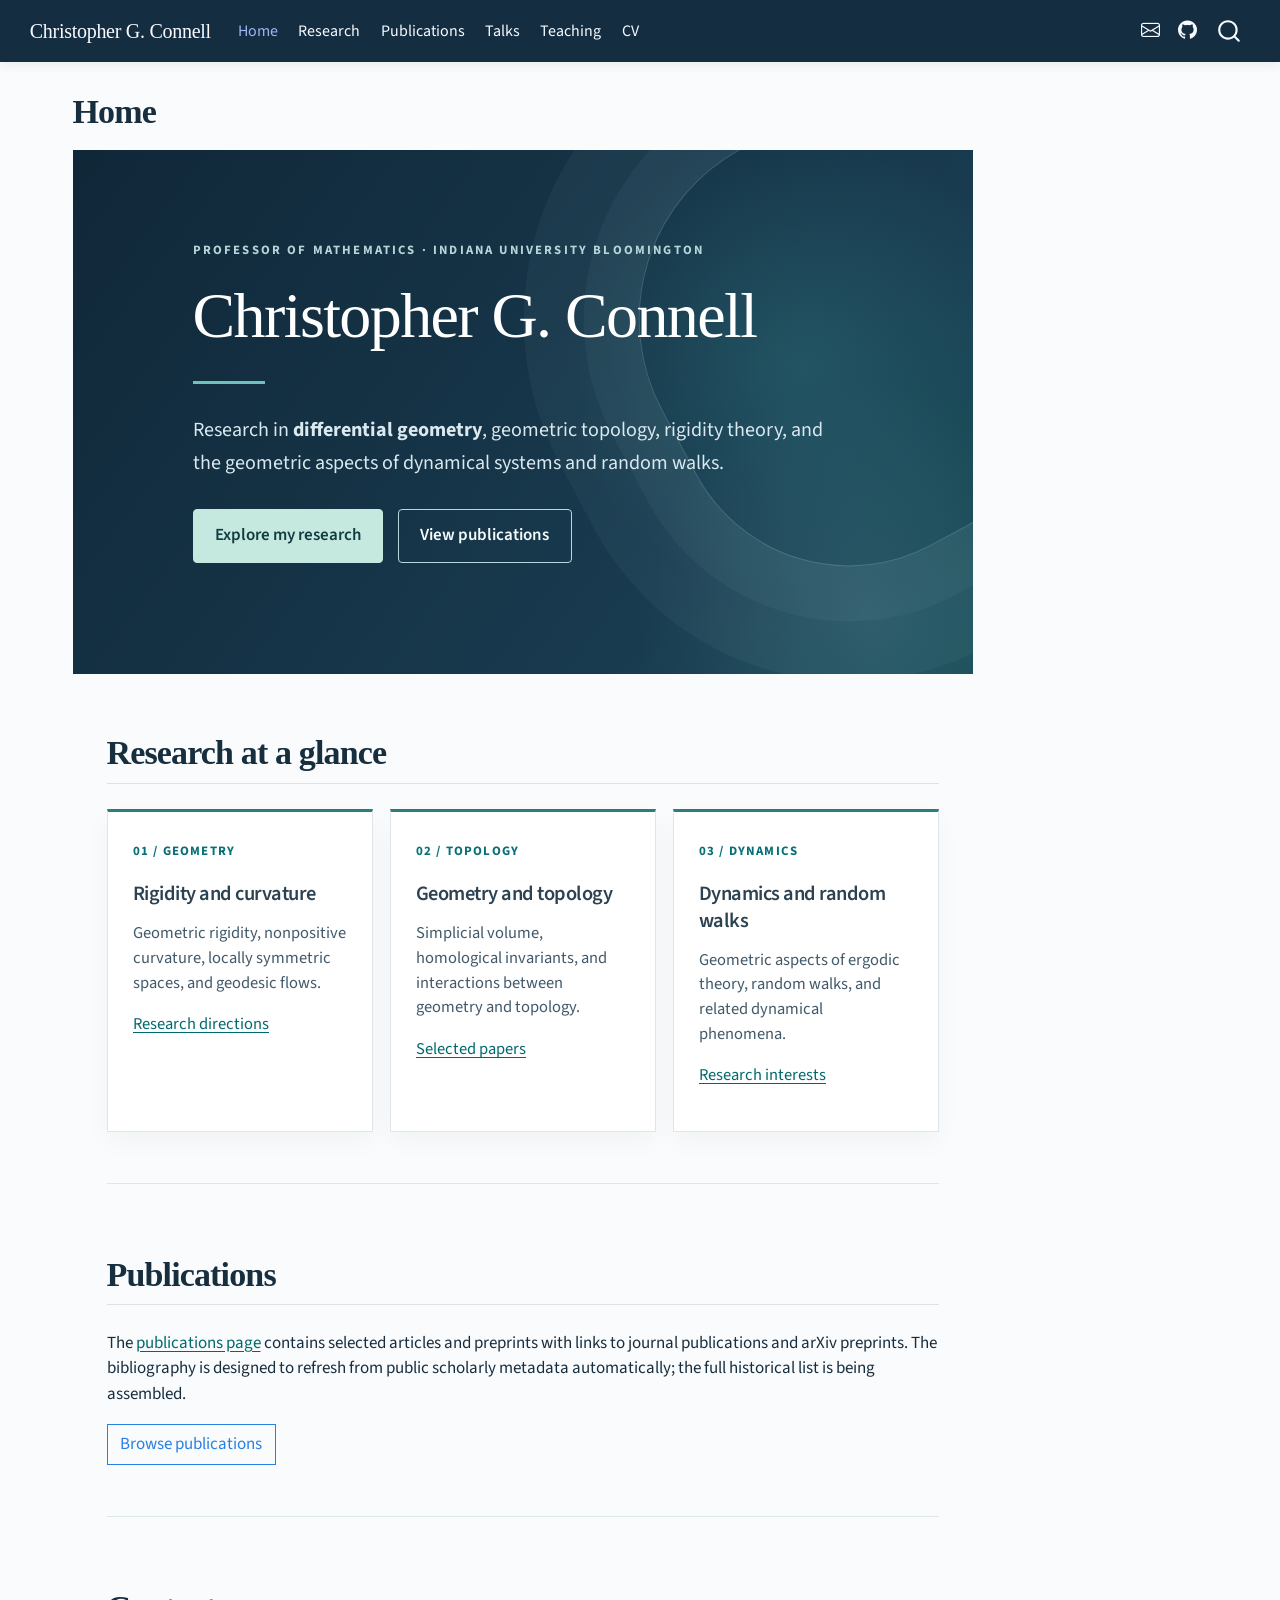
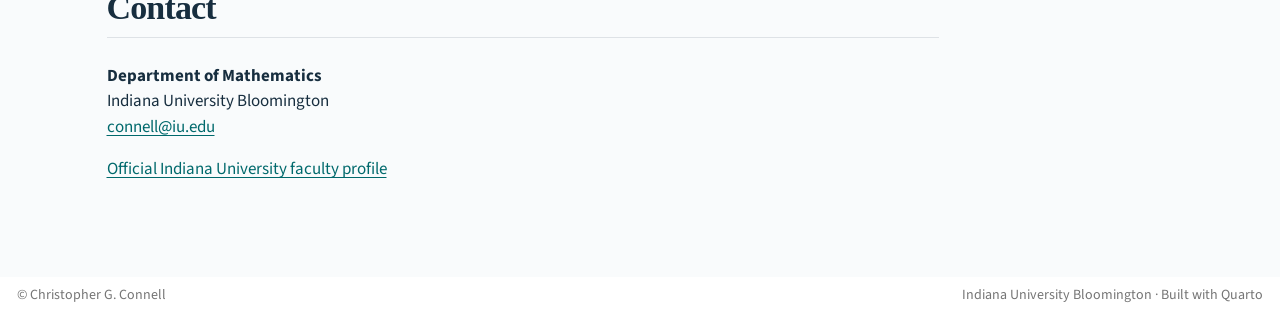
==== site/index.html @ 72ad67c0 "Save clean static GitHub Pages snapshot" ====
<!DOCTYPE html>
<html xmlns="http://www.w3.org/1999/xhtml" lang="en" xml:lang="en"><head>

<meta charset="utf-8">
<meta name="generator" content="quarto-1.11.9">

<meta name="viewport" content="width=device-width, initial-scale=1.0, user-scalable=yes">


<title>Home – Christopher G. Connell</title>
<style>
/* Default styles provided by pandoc.
** See https://pandoc.org/MANUAL.html#variables-for-html for config info.
*/
span.smallcaps{font-variant: small-caps;}
div.columns{display: flex; gap: 1.5em;}
div.column{flex: auto;}
@media screen {
div.columns{gap: min(4vw, 1.5em);}
div.column{overflow-x: auto;}
}
div.hanging-indent{margin-left: 1.5em; text-indent: -1.5em;}
ul.task-list{list-style: none;}
ul.task-list li input[type="checkbox"] {
  width: 0.8em;
  margin: 0 0.8em 0.2em -1em; /* quarto-specific, see https://github.com/quarto-dev/quarto-cli/issues/4556 */ 
  vertical-align: middle;
}
</style>


<script src="site_libs/quarto-nav/quarto-nav.js"></script>
<script src="site_libs/quarto-nav/headroom.min.js"></script>
<script src="site_libs/clipboard/clipboard.min.js"></script>
<script src="site_libs/quarto-search/autocomplete.umd.js"></script>
<script src="site_libs/quarto-search/fuse.min.js"></script>
<script src="site_libs/quarto-search/quarto-search.js"></script>
<meta name="quarto:offset" content="./">
<link href="./assets/favicon.svg" rel="icon" type="image/svg+xml">
<script src="site_libs/quarto-html/quarto.js" type="module"></script>
<script src="site_libs/quarto-html/tabsets/tabsets.js" type="module"></script>
<script src="site_libs/quarto-html/scrollable-regions/scrollable-regions.js" type="module"></script>
<script src="site_libs/quarto-html/popper.min.js"></script>
<script src="site_libs/quarto-html/tippy.umd.min.js"></script>
<script src="site_libs/quarto-html/anchor.min.js"></script>
<link href="site_libs/quarto-html/tippy.css" rel="stylesheet">
<link href="site_libs/quarto-html/quarto-syntax-highlighting-63b5708e65d6cd79cd7618c58d0c21e7.css" rel="stylesheet" id="quarto-text-highlighting-styles">
<script src="site_libs/bootstrap/bootstrap.min.js"></script>
<link href="site_libs/bootstrap/bootstrap-icons.css" rel="stylesheet">
<link href="site_libs/bootstrap/bootstrap-a23b318c319006254efd9972a56bfa90.min.css" rel="stylesheet" append-hash="true" id="quarto-bootstrap" data-mode="light">
<script id="quarto-search-options" type="application/json">{
  "location": "navbar",
  "copy-button": false,
  "collapse-after": 3,
  "panel-placement": "end",
  "type": "overlay",
  "limit": 50,
  "keyboard-shortcut": [
    "f",
    "/",
    "s"
  ],
  "show-item-context": false,
  "language": {
    "search-no-results-text": "No results",
    "search-matching-documents-text": "matching documents",
    "search-copy-link-title": "Copy link to search",
    "search-hide-matches-text": "Hide additional matches",
    "search-more-match-text": "more match in this document",
    "search-more-matches-text": "more matches in this document",
    "search-clear-button-title": "Clear",
    "search-text-placeholder": "",
    "search-detached-cancel-button-title": "Cancel",
    "search-submit-button-title": "Submit",
    "search-label": "Search"
  }
}</script>
<style>html{ scroll-behavior: smooth; }</style>


<link rel="stylesheet" href="styles.css">
</head>

<body class="nav-fixed quarto-light"><a id="quarto-skip-link" class="visually-hidden-focusable" href="#quarto-document-content">Skip to main content</a>

<div id="quarto-search-results"></div>
  <header id="quarto-header" class="headroom fixed-top">
    <nav class="navbar navbar-expand-lg " data-bs-theme="dark" aria-label="Site">
      <div class="navbar-container container-fluid">
      <div class="navbar-brand-container mx-auto">
    <a class="navbar-brand" href="./index.html">
    <span class="navbar-title">Christopher G. Connell</span>
    </a>
  </div>
          <button class="navbar-toggler" type="button" data-bs-toggle="collapse" data-bs-target="#navbarCollapse" aria-controls="navbarCollapse" aria-expanded="false" aria-label="Toggle navigation" onclick="if (window.quartoToggleHeadroom) { window.quartoToggleHeadroom(); }">
  <span class="navbar-toggler-icon"></span>
</button>
          <div class="collapse navbar-collapse" id="navbarCollapse">
            <ul class="navbar-nav navbar-nav-scroll me-auto">
  <li class="nav-item">
    <a class="nav-link active" href="./index.html" aria-current="page"> 
<span class="menu-text">Home</span></a>
  </li>  
  <li class="nav-item">
    <a class="nav-link" href="./research.html"> 
<span class="menu-text">Research</span></a>
  </li>  
  <li class="nav-item">
    <a class="nav-link" href="./publications.html"> 
<span class="menu-text">Publications</span></a>
  </li>  
  <li class="nav-item">
    <a class="nav-link" href="./talks.html"> 
<span class="menu-text">Talks</span></a>
  </li>  
  <li class="nav-item">
    <a class="nav-link" href="./teaching.html"> 
<span class="menu-text">Teaching</span></a>
  </li>  
  <li class="nav-item">
    <a class="nav-link" href="./cv.html"> 
<span class="menu-text">CV</span></a>
  </li>  
</ul>
            <ul class="navbar-nav navbar-nav-scroll ms-auto">
  <li class="nav-item compact">
    <a class="nav-link" href="mailto:connell@iu.edu"> <i class="bi bi-envelope" role="img" aria-label="Email">
</i> 
<span class="menu-text"></span></a>
  </li>  
  <li class="nav-item compact">
    <a class="nav-link" href="https://github.com/chris-connell"> <i class="bi bi-github" role="img" aria-label="GitHub">
</i> 
<span class="menu-text"></span></a>
  </li>  
</ul>
          </div> <!-- /navcollapse -->
            <div class="quarto-navbar-tools">
</div>
            <div id="quarto-search" class="" title="Search"></div>
      </div> <!-- /container-fluid -->
    </nav>
</header>
<!-- content -->
<div id="quarto-content" class="quarto-container page-columns page-rows-contents page-layout-full page-navbar">
<!-- sidebar -->
<!-- margin-sidebar -->
    
<!-- main -->
<main class="content column-page" id="quarto-document-content" tabindex="-1">

<header id="title-block-header" class="quarto-title-block default">
<div class="quarto-title">
<h1 class="title">Home</h1>
</div>



<div class="quarto-title-meta column-page">

    
  
    
  </div>
  


</header>


<div class="hero">
<div class="hero-inner">
<p><span class="eyebrow">PROFESSOR OF MATHEMATICS · INDIANA UNIVERSITY BLOOMINGTON</span></p>
<section id="christopher-g.-connell" class="level1">
<h1>Christopher G. Connell</h1>
<div class="hero-rule">

</div>
<p>Research in <strong>differential geometry</strong>, geometric topology, rigidity theory, and the geometric aspects of dynamical systems and random walks.</p>
<p><a href="./research.html" class="btn btn-primary hero-button">Explore my research</a> <a href="./publications.html" class="btn btn-outline-primary hero-button">View publications</a></p>
</section>
</div>
</div>
<div class="home-content">
<section id="research-at-a-glance" class="level2">
<h2 class="anchored" data-anchor-id="research-at-a-glance">Research at a glance</h2>
<div class="feature-grid">
<div class="feature-card">
<p><span class="feature-index">01 / GEOMETRY</span></p>
<section id="rigidity-and-curvature" class="level3">
<h3 class="anchored" data-anchor-id="rigidity-and-curvature">Rigidity and curvature</h3>
<p>Geometric rigidity, nonpositive curvature, locally symmetric spaces, and geodesic flows.</p>
<p><a href="./research.html">Research directions</a></p>
</section>
</div>
<div class="feature-card">
<p><span class="feature-index">02 / TOPOLOGY</span></p>
<section id="geometry-and-topology" class="level3">
<h3 class="anchored" data-anchor-id="geometry-and-topology">Geometry and topology</h3>
<p>Simplicial volume, homological invariants, and interactions between geometry and topology.</p>
<p><a href="./publications.html">Selected papers</a></p>
</section>
</div>
<div class="feature-card">
<p><span class="feature-index">03 / DYNAMICS</span></p>
<section id="dynamics-and-random-walks" class="level3">
<h3 class="anchored" data-anchor-id="dynamics-and-random-walks">Dynamics and random walks</h3>
<p>Geometric aspects of ergodic theory, random walks, and related dynamical phenomena.</p>
<p><a href="./research.html">Research interests</a></p>
</section>
</div>
</div>
</section>
<section id="publications" class="level2 home-divider">
<h2 class="anchored" data-anchor-id="publications">Publications</h2>
<p>The <a href="./publications.html">publications page</a> contains selected articles and preprints with links to journal publications and arXiv preprints. The bibliography is designed to refresh from public scholarly metadata automatically; the full historical list is being assembled.</p>
<p><a href="./publications.html" class="btn btn-outline-primary">Browse publications</a></p>
</section>
<section id="contact" class="level2 home-divider">
<h2 class="anchored" data-anchor-id="contact">Contact</h2>
<p><strong>Department of Mathematics</strong><br>
Indiana University Bloomington<br>
<a href="mailto:connell@iu.edu">connell@iu.edu</a></p>
<p><a href="https://math.indiana.edu/about/faculty/connell-chris.html">Official Indiana University faculty profile</a></p>
</section>
</div>



</main> <!-- /main -->
<script id="quarto-html-after-body" type="application/javascript">
  window.document.addEventListener("DOMContentLoaded", function (event) {
    const icon = "";
    const anchorJS = new window.AnchorJS();
    anchorJS.options = {
      placement: 'right',
      icon: icon
    };
    anchorJS.add('.anchored');
    const isCodeAnnotation = (el) => {
      for (const clz of el.classList) {
        if (clz.startsWith('code-annotation-')) {                     
          return true;
        }
      }
      return false;
    }
    const onCopySuccess = function(e) {
      // button target
      const button = e.trigger;
      // don't keep focus
      button.blur();
      // flash "checked"
      button.classList.add('code-copy-button-checked');
      var currentTitle = button.getAttribute("title");
      button.setAttribute("title", "Copied!");
      let tooltip;
      if (window.bootstrap) {
        button.setAttribute("data-bs-toggle", "tooltip");
        button.setAttribute("data-bs-placement", "left");
        button.setAttribute("data-bs-title", "Copied!");
        tooltip = new bootstrap.Tooltip(button, 
          { trigger: "manual", 
            customClass: "code-copy-button-tooltip",
            offset: [0, -8]});
        tooltip.show();    
      }
      setTimeout(function() {
        if (tooltip) {
          tooltip.hide();
          button.removeAttribute("data-bs-title");
          button.removeAttribute("data-bs-toggle");
          button.removeAttribute("data-bs-placement");
        }
        button.setAttribute("title", currentTitle);
        button.classList.remove('code-copy-button-checked');
      }, 1000);
      // clear code selection
      e.clearSelection();
    }
    const getTextToCopy = function(trigger) {
      const outerScaffold = trigger.parentElement.cloneNode(true);
      const codeEl = outerScaffold.querySelector('code');
      for (const childEl of codeEl.children) {
        if (isCodeAnnotation(childEl)) {
          childEl.remove();
        }
      }
      return codeEl.innerText;
    }
    const clipboard = new window.ClipboardJS('.code-copy-button:not([data-in-quarto-modal])', {
      text: getTextToCopy
    });
    clipboard.on('success', onCopySuccess);
    if (window.document.getElementById('quarto-embedded-source-code-modal')) {
      const clipboardModal = new window.ClipboardJS('.code-copy-button[data-in-quarto-modal]', {
        text: getTextToCopy,
        container: window.document.getElementById('quarto-embedded-source-code-modal')
      });
      clipboardModal.on('success', onCopySuccess);
    }
      var localhostRegex = new RegExp(/^(?:http|https):\/\/localhost\:?[0-9]*\//);
      var mailtoRegex = new RegExp(/^mailto:/);
        var filterRegex = new RegExp("https:\/\/chris-connell\.github\.io");
      const newWindowLabel = "(opens in a new tab)";
      const newWindowNoteId = "quarto-ext-newwindow-label";
      // Links reference one hidden label through aria-describedby, so the
      // announcement never changes their accessible name.
      var describeNewWindow = (link) => {
        if (!window.document.getElementById(newWindowNoteId)) {
          var newWindowNote = window.document.createElement("span");
          newWindowNote.id = newWindowNoteId;
          newWindowNote.hidden = true;
          newWindowNote.textContent = newWindowLabel;
          window.document.body.appendChild(newWindowNote);
        }
        var describedBy = (link.getAttribute("aria-describedby") || "").split(/\s+/).filter(Boolean);
        if (!describedBy.includes(newWindowNoteId)) {
          describedBy.push(newWindowNoteId);
          link.setAttribute("aria-describedby", describedBy.join(" "));
        }
      }
      var isInternal = (href) => {
          return filterRegex.test(href) || localhostRegex.test(href) || mailtoRegex.test(href);
      }
      // Inspect non-navigation links and adorn them if external
      window.quartoDecorateExternalLinks = function (root) {
     var links = (root || window.document).querySelectorAll('a[href]:not(.nav-link):not(.navbar-brand):not(.toc-action):not(.sidebar-link):not(.sidebar-item-toggle):not(.pagination-link):not(.no-external):not([aria-hidden]):not(.dropdown-item):not(.quarto-navigation-tool):not(.about-link)');
      for (var i=0; i<links.length; i++) {
        const link = links[i];
        if (!isInternal(link.href)) {
          // undo the damage that might have been done by quarto-nav.js in the case of
          // links that we want to consider external
          if (link.dataset.originalHref !== undefined) {
            link.href = link.dataset.originalHref;
          }
            // target, if specified
            link.setAttribute("target", "_blank");
            if (link.getAttribute("rel") === null) {
              link.setAttribute("rel", "noopener");
            }
            describeNewWindow(link);
          if (!link.classList.contains('no-external-icon')) {
          }
        }
      }
      };
      window.quartoDecorateExternalLinks(window.document);
    // Esc closes the popup (WCAG 1.4.13) and focus leaving both trigger and
    // popup closes it (WCAG 2.4.11); tippy handles neither for interactive popups.
    const hideOnEscAndFocusOut = {
      name: 'hideOnEscAndFocusOut',
      defaultValue: true,
      fn(instance) {
        const dismiss = () => {
          // A show scheduled by the trigger delay would otherwise reopen it
          instance.clearDelayTimeouts();
          instance.hide();
        };
        const onKeyDown = (event) => {
          if (event.key !== 'Escape') {
            return;
          }
          // Keep Esc from also reaching page handlers (e.g. reveal.js overview),
          // except an open reveal.js slide menu, which Esc should close too.
          // The menu handles keys only when its keyboard option is on.
          const menuHandlesEsc = window.Reveal?.getPlugin?.('menu')?.isOpen() &&
            window.Reveal.getConfig().menu?.keyboard !== false;
          if (!menuHandlesEsc) {
            event.stopPropagation();
          }
          if (instance.popper.contains(window.document.activeElement)) {
            // Disabled while refocusing so the focus trigger does not reopen it
            instance.disable();
            instance.reference.focus();
            instance.enable();
          }
          dismiss();
        };
        const onFocusOut = (event) => {
          const target = event.relatedTarget;
          if (target && !instance.reference.contains(target) &&
              !instance.popper.contains(target)) {
            dismiss();
          }
        };
        // On the trigger too: a click trigger (code-annotations: select) has no
        // blur handling. Attached for the instance's lifetime so leaving the
        // trigger also cancels a show still pending on the trigger delay.
        instance.reference.addEventListener('focusout', onFocusOut);
        return {
          onShow() {
            window.document.addEventListener('keydown', onKeyDown, true);
            instance.popper.addEventListener('focusout', onFocusOut);
          },
          onHide() {
            window.document.removeEventListener('keydown', onKeyDown, true);
            instance.popper.removeEventListener('focusout', onFocusOut);
          },
          onDestroy() {
            instance.reference.removeEventListener('focusout', onFocusOut);
          },
        };
      },
    };
    function tippyHover(el, contentFn, onTriggerFn, onUntriggerFn) {
      const config = {
        allowHTML: true,
        maxWidth: 500,
        delay: 100,
        arrow: false,
        appendTo: function(el) {
            return el.parentElement;
        },
        interactive: true,
        interactiveBorder: 10,
        theme: 'quarto',
        placement: 'bottom-start',
        plugins: [hideOnEscAndFocusOut],
      };
      if (contentFn) {
        config.content = contentFn;
      }
      if (onTriggerFn) {
        config.onTrigger = onTriggerFn;
      }
      if (onUntriggerFn) {
        config.onUntrigger = onUntriggerFn;
      }
      window.tippy(el, config); 
    }
    const noterefs = window.document.querySelectorAll('a[role="doc-noteref"]');
    for (var i=0; i<noterefs.length; i++) {
      const ref = noterefs[i];
      tippyHover(ref, function() {
        // use id or data attribute instead here
        let href = ref.getAttribute('data-footnote-href') || ref.getAttribute('href');
        try { href = new URL(href).hash; } catch {}
        const id = href.replace(/^#\/?/, "");
        const note = window.document.getElementById(id);
        if (note) {
          return note.innerHTML;
        } else {
          return "";
        }
      });
    }
    const xrefs = window.document.querySelectorAll('a.quarto-xref');
    const processXRef = (id, note) => {
      // Strip column container classes
      const stripColumnClz = (el) => {
        el.classList.remove("page-full", "page-columns");
        if (el.children) {
          for (const child of el.children) {
            stripColumnClz(child);
          }
        }
      }
      stripColumnClz(note)
      if (id === null || id.startsWith('sec-')) {
        // Special case sections, only their first couple elements
        const container = document.createElement("div");
        if (note.children && note.children.length > 2) {
          container.appendChild(note.children[0].cloneNode(true));
          for (let i = 1; i < note.children.length; i++) {
            const child = note.children[i];
            if (child.tagName === "P" && child.innerText === "") {
              continue;
            } else {
              container.appendChild(child.cloneNode(true));
              break;
            }
          }
          if (window.Quarto?.typesetMath) {
            window.Quarto.typesetMath(container);
          }
          return container.innerHTML
        } else {
          if (window.Quarto?.typesetMath) {
            window.Quarto.typesetMath(note);
          }
          return note.innerHTML;
        }
      } else {
        // Remove any anchor links if they are present
        const anchorLink = note.querySelector('a.anchorjs-link');
        if (anchorLink) {
          anchorLink.remove();
        }
        if (window.Quarto?.typesetMath) {
          window.Quarto.typesetMath(note);
        }
        if (note.classList.contains("callout")) {
          return note.outerHTML;
        } else {
          return note.innerHTML;
        }
      }
    }
    for (var i=0; i<xrefs.length; i++) {
      const xref = xrefs[i];
      tippyHover(xref, undefined, function(instance) {
        instance.disable();
        let url = xref.getAttribute('href');
        let hash = undefined; 
        if (url.startsWith('#')) {
          hash = url;
        } else {
          try { hash = new URL(url).hash; } catch {}
        }
        if (hash) {
          const id = hash.replace(/^#\/?/, "");
          const note = window.document.getElementById(id);
          if (note !== null) {
            try {
              const html = processXRef(id, note.cloneNode(true));
              instance.setContent(html);
            } finally {
              instance.enable();
              instance.show();
            }
          } else {
            // See if we can fetch this
            fetch(url.split('#')[0])
            .then(res => res.text())
            .then(html => {
              const parser = new DOMParser();
              const htmlDoc = parser.parseFromString(html, "text/html");
              const note = htmlDoc.getElementById(id);
              if (note !== null) {
                const html = processXRef(id, note);
                instance.setContent(html);
              } 
            }).finally(() => {
              instance.enable();
              instance.show();
            });
          }
        } else {
          // See if we can fetch a full url (with no hash to target)
          // This is a special case and we should probably do some content thinning / targeting
          fetch(url)
          .then(res => res.text())
          .then(html => {
            const parser = new DOMParser();
            const htmlDoc = parser.parseFromString(html, "text/html");
            const note = htmlDoc.querySelector('main.content');
            if (note !== null) {
              // This should only happen for chapter cross references
              // (since there is no id in the URL)
              // remove the first header
              if (note.children.length > 0 && note.children[0].tagName === "HEADER") {
                note.children[0].remove();
              }
              const html = processXRef(null, note);
              instance.setContent(html);
            } 
          }).finally(() => {
            instance.enable();
            instance.show();
          });
        }
      }, function(instance) {
      });
    }
        let selectedAnnoteEl;
        const selectorForAnnotation = ( cell, annotation) => {
          let cellAttr = 'data-code-cell="' + cell + '"';
          let lineAttr = 'data-code-annotation="' +  annotation + '"';
          const selector = 'span[' + cellAttr + '][' + lineAttr + ']';
          return selector;
        }
        const selectCodeLines = (annoteEl) => {
          const doc = window.document;
          const targetCell = annoteEl.getAttribute("data-target-cell");
          const targetAnnotation = annoteEl.getAttribute("data-target-annotation");
          const annoteSpan = window.document.querySelector(selectorForAnnotation(targetCell, targetAnnotation));
          const lines = annoteSpan.getAttribute("data-code-lines").split(",");
          const lineIds = lines.map((line) => {
            return targetCell + "-" + line;
          })
          // Each band is positioned against its own containing block, which is
          // not the offsetParent of the lines, so place it from client rects.
          const placeBand = (band, firstEl, lastEl, codeBlock) => {
            const container = band.offsetParent;
            if (container === null) {
              return;
            }
            const containerRect = container.getBoundingClientRect();
            // Reveal.js scales slides with a transform, so convert client
            // pixels back to the CSS pixels of the container.
            const scale = containerRect.height / container.offsetHeight || 1;
            const firstRect = firstEl.getBoundingClientRect();
            const lastRect = lastEl.getBoundingClientRect();
            const top = (firstRect.top - containerRect.top) / scale - container.clientTop + container.scrollTop;
            const height = (lastRect.bottom - firstRect.top) / scale;
            band.style.top = top - 2 + "px";
            band.style.height = height + 4 + "px";
            if (codeBlock) {
              // Without the copy button wrapper, the containing block is wider
              // than the code block, so span the code block explicitly.
              const blockRect = codeBlock.getBoundingClientRect();
              band.style.left = (blockRect.left - containerRect.left) / scale - container.clientLeft + container.scrollLeft + "px";
              band.style.width = blockRect.width / scale + "px";
            }
          };
          if (lineIds.length > 0) {
            const el = window.document.getElementById(lineIds[0]);
            const lastEl = window.document.getElementById(lineIds[lineIds.length - 1]);
            const parent = el.parentElement.parentElement;
            // cook up a div (if necessary) and position it
            let div = window.document.getElementById("code-annotation-line-highlight");
            if (div === null) {
              div = window.document.createElement("div");
              div.setAttribute("id", "code-annotation-line-highlight");
              div.style.position = 'absolute';
              parent.appendChild(div);
            }
            placeBand(div, el, lastEl, parent.closest("div.sourceCode") || parent);
            let gutterDiv = window.document.getElementById("code-annotation-line-highlight-gutter");
            if (gutterDiv === null) {
              gutterDiv = window.document.createElement("div");
              gutterDiv.setAttribute("id", "code-annotation-line-highlight-gutter");
              gutterDiv.style.position = 'absolute';
              const codeCell = window.document.getElementById(targetCell);
              const gutter = codeCell.querySelector('.code-annotation-gutter');
              gutter.appendChild(gutterDiv);
            }
            placeBand(gutterDiv, el, lastEl);
            selectedAnnoteEl = annoteEl;
          }
        };
        const unselectCodeLines = () => {
          const elementsIds = ["code-annotation-line-highlight", "code-annotation-line-highlight-gutter"];
          elementsIds.forEach((elId) => {
            const div = window.document.getElementById(elId);
            if (div) {
              div.remove();
            }
          });
          selectedAnnoteEl = undefined;
        };
          // Handle positioning of the toggle
      window.addEventListener(
        "resize",
        throttle(() => {
          elRect = undefined;
          if (selectedAnnoteEl) {
            selectCodeLines(selectedAnnoteEl);
          }
        }, 10)
      );
      function throttle(fn, ms) {
      let throttle = false;
      let timer;
        return (...args) => {
          if(!throttle) { // first call gets through
              fn.apply(this, args);
              throttle = true;
          } else { // all the others get throttled
              if(timer) clearTimeout(timer); // cancel #2
              timer = setTimeout(() => {
                fn.apply(this, args);
                timer = throttle = false;
              }, ms);
          }
        };
      }
        // Attach click handler to the DT
        const annoteDls = window.document.querySelectorAll('dt[data-target-cell]');
        for (const annoteDlNode of annoteDls) {
          annoteDlNode.addEventListener('click', (event) => {
            const clickedEl = event.target;
            if (clickedEl !== selectedAnnoteEl) {
              unselectCodeLines();
              const activeEl = window.document.querySelector('dt[data-target-cell].code-annotation-active');
              if (activeEl) {
                activeEl.classList.remove('code-annotation-active');
              }
              selectCodeLines(clickedEl);
              clickedEl.classList.add('code-annotation-active');
            } else {
              // Unselect the line
              unselectCodeLines();
              clickedEl.classList.remove('code-annotation-active');
            }
          });
        }
    const findCites = (el) => {
      const parentEl = el.parentElement;
      if (parentEl) {
        const cites = parentEl.dataset.cites;
        if (cites) {
          return {
            el,
            cites: cites.split(' ')
          };
        } else {
          return findCites(el.parentElement)
        }
      } else {
        return undefined;
      }
    };
    var bibliorefs = window.document.querySelectorAll('a[role="doc-biblioref"]');
    for (var i=0; i<bibliorefs.length; i++) {
      const ref = bibliorefs[i];
      const citeInfo = findCites(ref);
      if (citeInfo) {
        tippyHover(citeInfo.el, function() {
          var popup = window.document.createElement('div');
          citeInfo.cites.forEach(function(cite) {
            var citeDiv = window.document.createElement('div');
            citeDiv.classList.add('hanging-indent');
            citeDiv.classList.add('csl-entry');
            var biblioDiv = window.document.getElementById('ref-' + cite);
            if (biblioDiv) {
              citeDiv.innerHTML = biblioDiv.innerHTML;
            }
            popup.appendChild(citeDiv);
          });
          return popup.innerHTML;
        });
      }
    }
  });
  </script>
  <script type="application/javascript">
  window.quartoScrollableRegionsLabels = {"code":"Scrollable code","output":"Scrollable output"};
  </script>
</div> <!-- /content -->
<footer class="footer">
  <div class="nav-footer">
    <div class="nav-footer-left">
<p>© Christopher G. Connell</p>
</div>   
    <div class="nav-footer-center">
      &nbsp;
    </div>
    <div class="nav-footer-right">
<p>Indiana University Bloomington · Built with Quarto</p>
</div>
  </div>
</footer>




<script src="site_libs/quarto-html/zenscroll-min.js"></script>
</body></html>
---- site/site_libs/quarto-html/tippy.css ----
.tippy-box[data-animation=fade][data-state=hidden]{opacity:0}[data-tippy-root]{max-width:calc(100vw - 10px)}.tippy-box{position:relative;background-color:#333;color:#fff;border-radius:4px;font-size:14px;line-height:1.4;white-space:normal;outline:0;transition-property:transform,visibility,opacity}.tippy-box[data-placement^=top]>.tippy-arrow{bottom:0}.tippy-box[data-placement^=top]>.tippy-arrow:before{bottom:-7px;left:0;border-width:8px 8px 0;border-top-color:initial;transform-origin:center top}.tippy-box[data-placement^=bottom]>.tippy-arrow{top:0}.tippy-box[data-placement^=bottom]>.tippy-arrow:before{top:-7px;left:0;border-width:0 8px 8px;border-bottom-color:initial;transform-origin:center bottom}.tippy-box[data-placement^=left]>.tippy-arrow{right:0}.tippy-box[data-placement^=left]>.tippy-arrow:before{border-width:8px 0 8px 8px;border-left-color:initial;right:-7px;transform-origin:center left}.tippy-box[data-placement^=right]>.tippy-arrow{left:0}.tippy-box[data-placement^=right]>.tippy-arrow:before{left:-7px;border-width:8px 8px 8px 0;border-right-color:initial;transform-origin:center right}.tippy-box[data-inertia][data-state=visible]{transition-timing-function:cubic-bezier(.54,1.5,.38,1.11)}.tippy-arrow{width:16px;height:16px;color:#333}.tippy-arrow:before{content:"";position:absolute;border-color:transparent;border-style:solid}.tippy-content{position:relative;padding:5px 9px;z-index:1}
---- site/site_libs/quarto-html/quarto-syntax-highlighting-63b5708e65d6cd79cd7618c58d0c21e7.css ----
/* quarto syntax highlight colors */
:root {
  --quarto-hl-ot-color: #003B4F;
  --quarto-hl-at-color: #657422;
  --quarto-hl-ss-color: #20794D;
  --quarto-hl-an-color: #5E5E5E;
  --quarto-hl-fu-color: #4758AB;
  --quarto-hl-st-color: #20794D;
  --quarto-hl-cf-color: #003B4F;
  --quarto-hl-op-color: #5E5E5E;
  --quarto-hl-er-color: #AD0000;
  --quarto-hl-bn-color: #AD0000;
  --quarto-hl-al-color: #AD0000;
  --quarto-hl-va-color: #111111;
  --quarto-hl-bu-color: inherit;
  --quarto-hl-ex-color: inherit;
  --quarto-hl-pp-color: #AD0000;
  --quarto-hl-in-color: #5E5E5E;
  --quarto-hl-vs-color: #20794D;
  --quarto-hl-wa-color: #5E5E5E;
  --quarto-hl-do-color: #5E5E5E;
  --quarto-hl-im-color: #00769E;
  --quarto-hl-ch-color: #20794D;
  --quarto-hl-dt-color: #AD0000;
  --quarto-hl-fl-color: #AD0000;
  --quarto-hl-co-color: #5E5E5E;
  --quarto-hl-cv-color: #5E5E5E;
  --quarto-hl-cn-color: #8f5902;
  --quarto-hl-sc-color: #5E5E5E;
  --quarto-hl-dv-color: #AD0000;
  --quarto-hl-kw-color: #003B4F;
}

/* other quarto variables */
:root {
  --quarto-font-monospace: SFMono-Regular, Menlo, Monaco, Consolas, "Liberation Mono", "Courier New", monospace;
}

/* syntax highlight based on Pandoc's rules */
pre > code.sourceCode > span {
  color: #003B4F;
}

code.sourceCode > span {
  color: #003B4F;
}

div.sourceCode,
div.sourceCode pre.sourceCode {
  color: #003B4F;
}

/* Normal */
code span {
  color: #003B4F;
}

/* Alert */
code span.al {
  color: #AD0000;
  font-style: inherit;
}

/* Annotation */
code span.an {
  color: #5E5E5E;
  font-style: inherit;
}

/* Attribute */
code span.at {
  color: #657422;
  font-style: inherit;
}

/* BaseN */
code span.bn {
  color: #AD0000;
  font-style: inherit;
}

/* BuiltIn */
code span.bu {
  font-style: inherit;
}

/* ControlFlow */
code span.cf {
  color: #003B4F;
  font-weight: bold;
  font-style: inherit;
}

/* Char */
code span.ch {
  color: #20794D;
  font-style: inherit;
}

/* Constant */
code span.cn {
  color: #8f5902;
  font-style: inherit;
}

/* Comment */
code span.co {
  color: #5E5E5E;
  font-style: inherit;
}

/* CommentVar */
code span.cv {
  color: #5E5E5E;
  font-style: italic;
}

/* Documentation */
code span.do {
  color: #5E5E5E;
  font-style: italic;
}

/* DataType */
code span.dt {
  color: #AD0000;
  font-style: inherit;
}

/* DecVal */
code span.dv {
  color: #AD0000;
  font-style: inherit;
}

/* Error */
code span.er {
  color: #AD0000;
  font-style: inherit;
}

/* Extension */
code span.ex {
  font-style: inherit;
}

/* Float */
code span.fl {
  color: #AD0000;
  font-style: inherit;
}

/* Function */
code span.fu {
  color: #4758AB;
  font-style: inherit;
}

/* Import */
code span.im {
  color: #00769E;
  font-style: inherit;
}

/* Information */
code span.in {
  color: #5E5E5E;
  font-style: inherit;
}

/* Keyword */
code span.kw {
  color: #003B4F;
  font-weight: bold;
  font-style: inherit;
}

/* Operator */
code span.op {
  color: #5E5E5E;
  font-style: inherit;
}

/* Other */
code span.ot {
  color: #003B4F;
  font-style: inherit;
}

/* Preprocessor */
code span.pp {
  color: #AD0000;
  font-style: inherit;
}

/* SpecialChar */
code span.sc {
  color: #5E5E5E;
  font-style: inherit;
}

/* SpecialString */
code span.ss {
  color: #20794D;
  font-style: inherit;
}

/* String */
code span.st {
  color: #20794D;
  font-style: inherit;
}

/* Variable */
code span.va {
  color: #111111;
  font-style: inherit;
}

/* VerbatimString */
code span.vs {
  color: #20794D;
  font-style: inherit;
}

/* Warning */
code span.wa {
  color: #5E5E5E;
  font-style: italic;
}

.prevent-inlining {
  content: "</";
}

/*# sourceMappingURL=054cc16b9e9817627be6994582d2ffb5.css.map */
---- site/styles.css ----
:root {
  --ink: #172e3f;
  --ink-soft: #41596a;
  --paper: #f9fbfc;
  --line: #dde6ea;
  --accent: #076f75;
  --accent-soft: #e9f5f3;
}
body {
  background: var(--paper);
  color: var(--ink);
  font-family: "Source Sans Pro", "Segoe UI", Arial, sans-serif;
}
h1, h2, h3 {
  color: var(--ink);
  letter-spacing: -0.025em;
}
h1 {
  font-family: Georgia, "Times New Roman", serif;
}
a {
  color: #00696c;
}
a:hover {
  color: #0a424f;
}
.navbar {
  box-shadow: 0 2px 12px rgba(10,31,48,.08);
}
.navbar-brand {
  font-family: Georgia, serif;
  font-size: 1.18rem;
  letter-spacing: -.015em;
}
.navbar-nav .nav-link {
  font-size: .94rem;
}
.page-footer {
  border-top: 1px solid var(--line);
  margin-top: 3rem;
  font-size: .83rem;
  color: var(--ink-soft);
}
#quarto-content main {
  max-width: 900px;
}
.hero {
  min-height: 420px;
  padding: 4.8rem max(2rem, calc((100vw - 1040px)/2)) 5.5rem;
  background: radial-gradient(circle at 81% 41%, rgba(63,164,160,.25), transparent 30%),
              radial-gradient(circle at 88% 88%, rgba(149,196,210,.15), transparent 25%),
              linear-gradient(127deg, #102738 0%, #193b50 72%, #164b56 100%);
  color: #eef8fb;
  position: relative;
  overflow: hidden;
}
.hero::after {
  content: "";
  position: absolute;
  width: 440px;
  height: 440px;
  border: 1px solid rgba(186,228,222,.23);
  border-radius: 48% 52% 57% 43%;
  top: -40px;
  right: -115px;
  transform: rotate(-28deg);
  box-shadow: 0 0 0 55px rgba(189,228,222,.045), 0 0 0 115px rgba(189,228,222,.045);
  pointer-events: none;
}
.hero-inner {
  position: relative;
  z-index: 1;
  max-width: 780px;
}
.hero h1 {
  margin: .8rem 0 1rem;
  font-size: clamp(2.75rem, 5vw, 4.6rem);
  line-height: 1.1;
  color: white;
  font-weight: 500;
}
.hero p {
  max-width: 670px;
  font-size: 1.18rem;
  line-height: 1.65;
  color: #d9e9ef;
}
.eyebrow {
  letter-spacing: .17em;
  font-size: .75rem;
  font-weight: 700;
  color: #b5d6d9;
}
.hero-rule {
  height: 3px;
  width: 72px;
  background: #6fc2b9;
  margin: 1.7rem 0;
}
.hero-button {
  margin: .75rem .65rem 0 0;
  padding: .8rem 1.25rem;
  border-radius: 4px;
  font-weight: 600;
}
.hero .btn-primary {
  background: #c5e9df;
  border-color: #c5e9df;
  color: #123b42;
}
.hero .btn-primary:hover {
  background: #fff;
  border-color: #fff;
  color: #123b42;
}
.hero .btn-outline-primary {
  border-color: #b8d7dd;
  color: #f4fbfb;
}
.hero .btn-outline-primary:hover {
  background: #f4fbfb;
  color: #17404f;
}
.home-content {
  margin: 3.5rem auto 0;
  padding: 0 2rem;
  max-width: 1080px;
}
.home-content h2 {
  font-family: Georgia, serif;
  font-size: 2rem;
  margin-bottom: 1.5rem;
}
.feature-grid {
  display: grid;
  grid-template-columns: repeat(3, minmax(0, 1fr));
  gap: 1rem;
}
.feature-card {
  background: white;
  border: 1px solid var(--line);
  border-top: 3px solid #2e7d7e;
  padding: 1.5rem;
  min-height: 245px;
  box-shadow: 0 10px 24px rgba(27,47,58,.035);
}
.feature-card h3 {
  font-size: 1.2rem;
  line-height: 1.3;
  margin: 1.1rem 0 .8rem;
}
.feature-card p { color: var(--ink-soft); font-size: .97rem; }
.feature-index {
  color: var(--accent);
  font-size: .76rem;
  font-weight: 700;
  letter-spacing: .09em;
}
.home-divider {
  border-top: 1px solid var(--line);
  margin-top: 3rem;
  padding-top: 2.2rem;
}
.pub-list h2 {
  margin-top: 2.3rem;
  padding-bottom: .6rem;
  border-bottom: 1px solid var(--line);
  font-family: Georgia, serif;
}
.publication-item {
  padding: 1.15rem 0 1.05rem;
  border-bottom: 1px solid #e5ecef;
}
.publication-item p { margin: .35rem 0; }
.publication-item .pub-title {
  font-size: 1.04rem;
  font-weight: 650;
}
.publication-item .pub-authors {
  color: #466174;
  font-size: .94rem;
}
.publication-item .pub-details {
  color: #547181;
  font-size: .9rem;
}
.note-text {
  margin-top: 2rem;
  padding: 1.1rem 1.2rem;
  background: #eef6f6;
  border-left: 3px solid #2a8786;
  color: #355561;
  font-size: .91rem;
}
@media (max-width: 760px) {
  .hero { padding: 3.5rem 1.25rem; min-height: 370px; }
  .hero::after { opacity: .3; }
  .home-content { padding: 0 1.15rem; }
  .feature-grid { grid-template-columns: 1fr; }
  .feature-card { min-height: unset; }
}
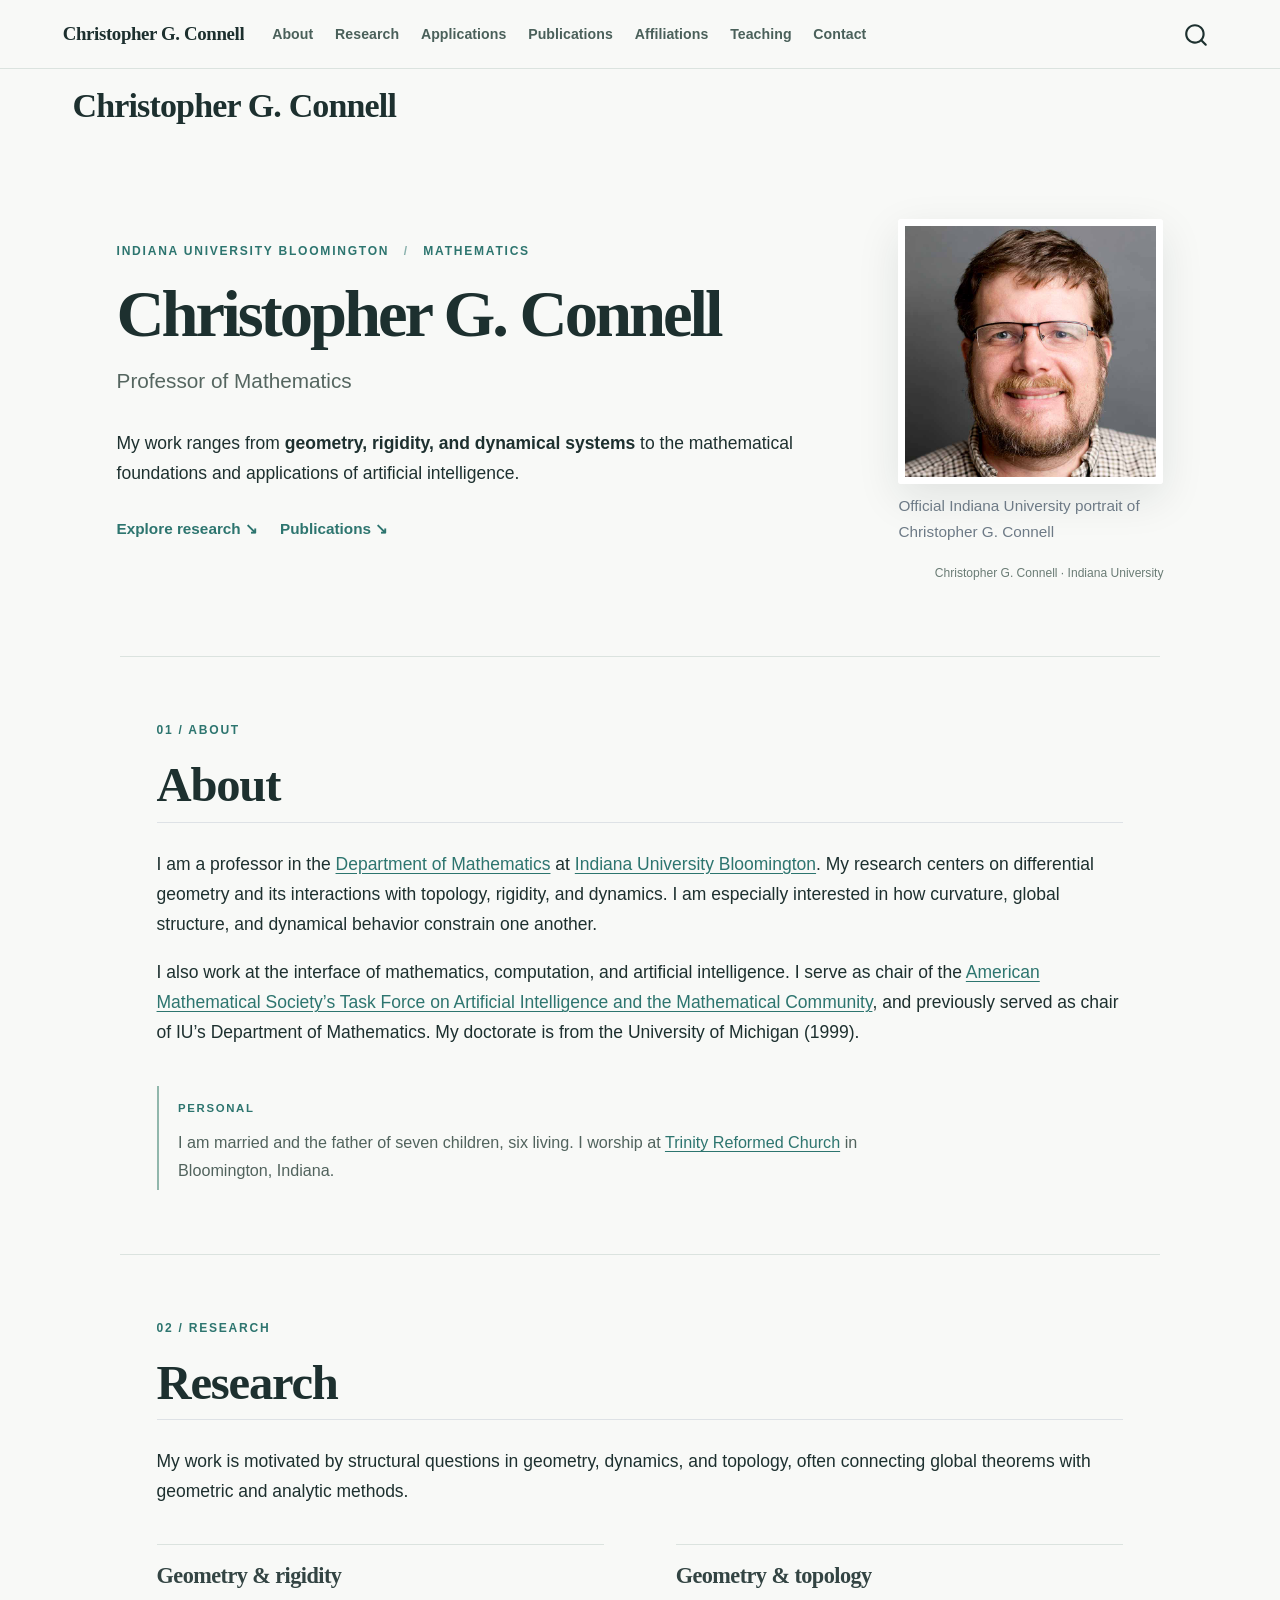
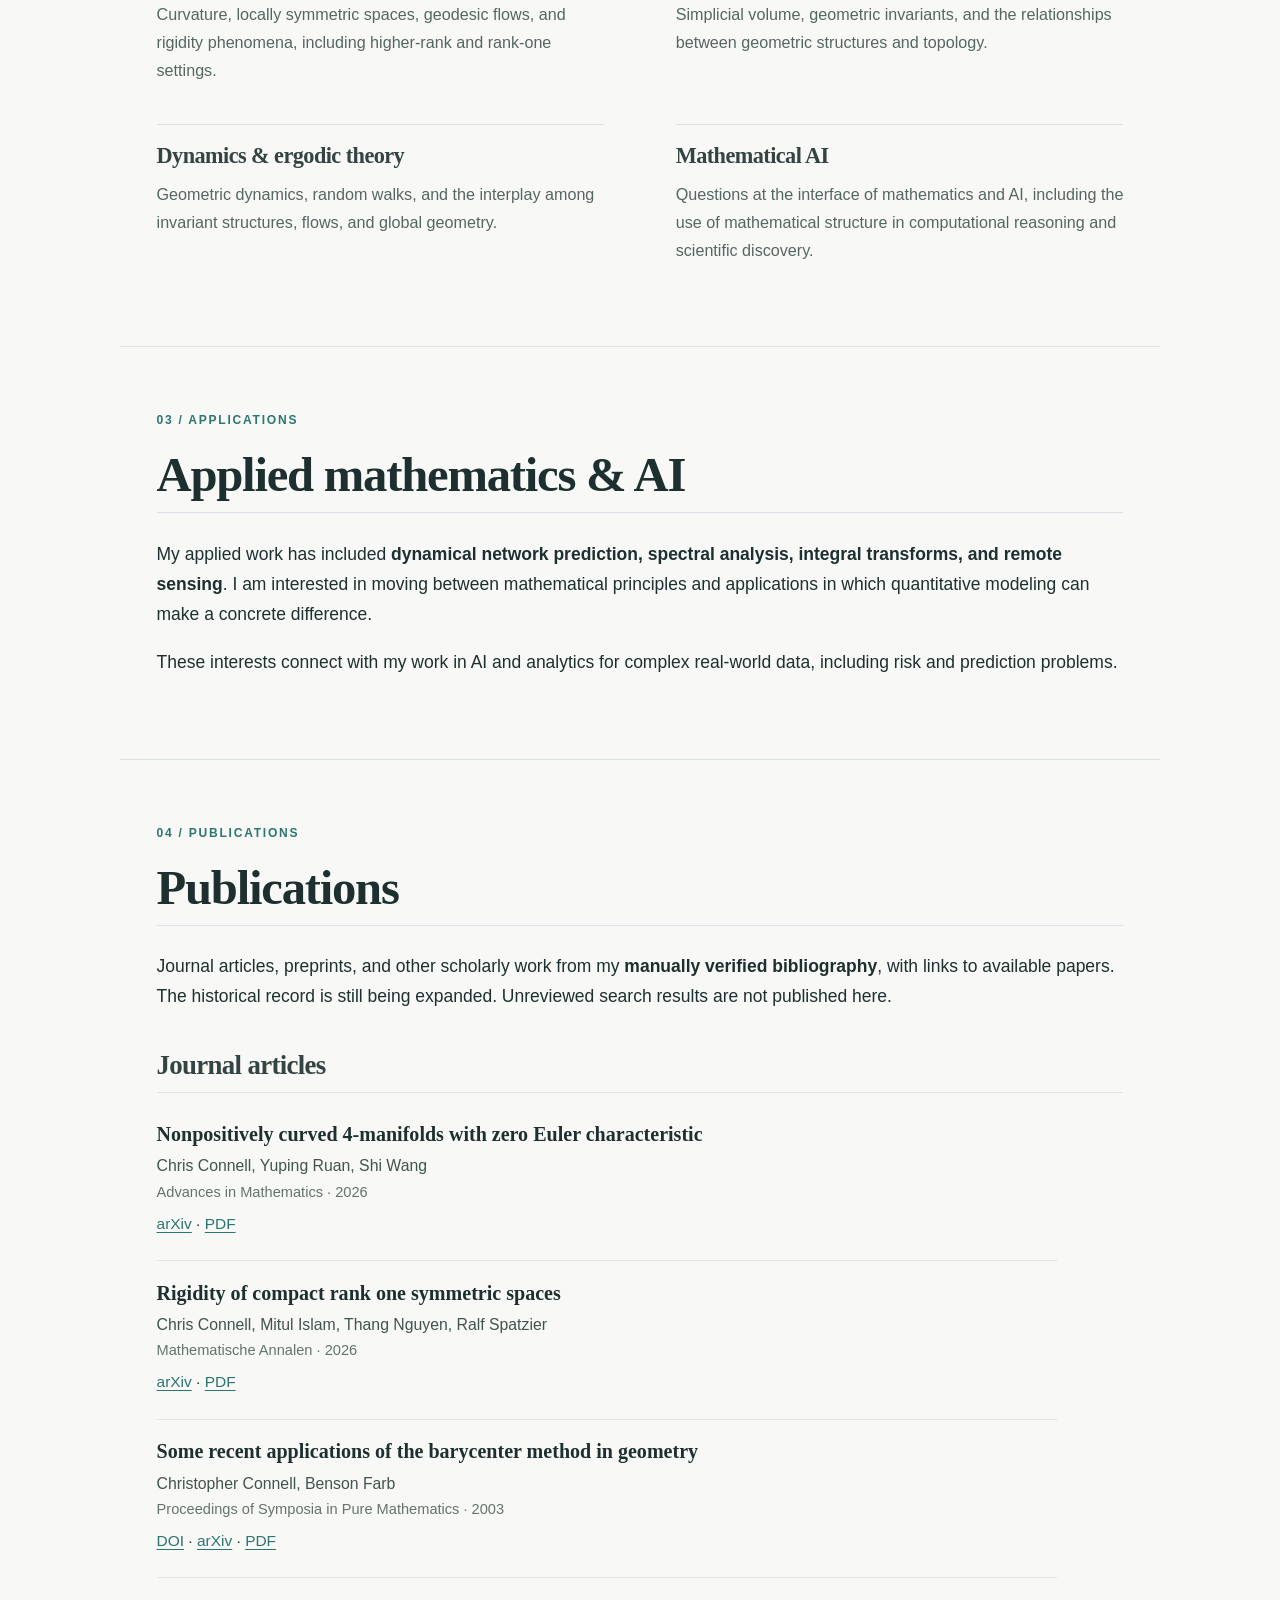
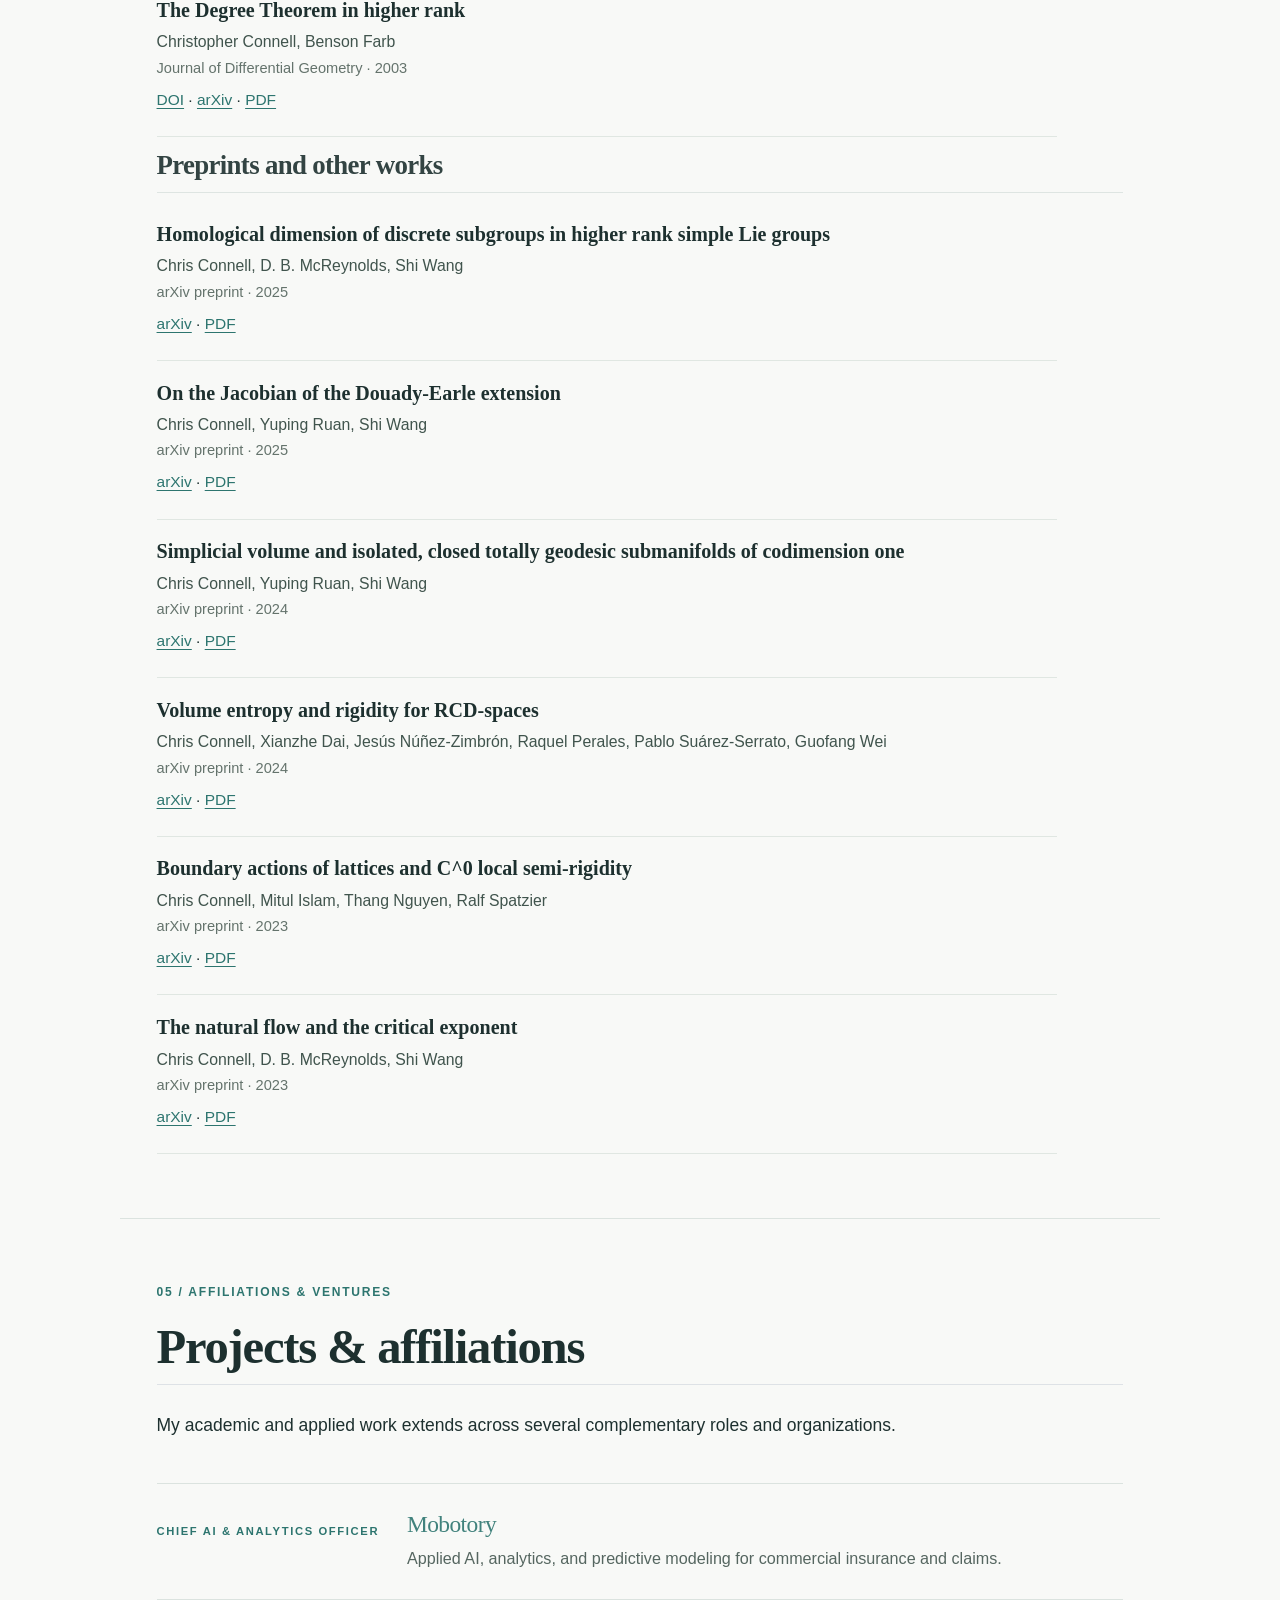
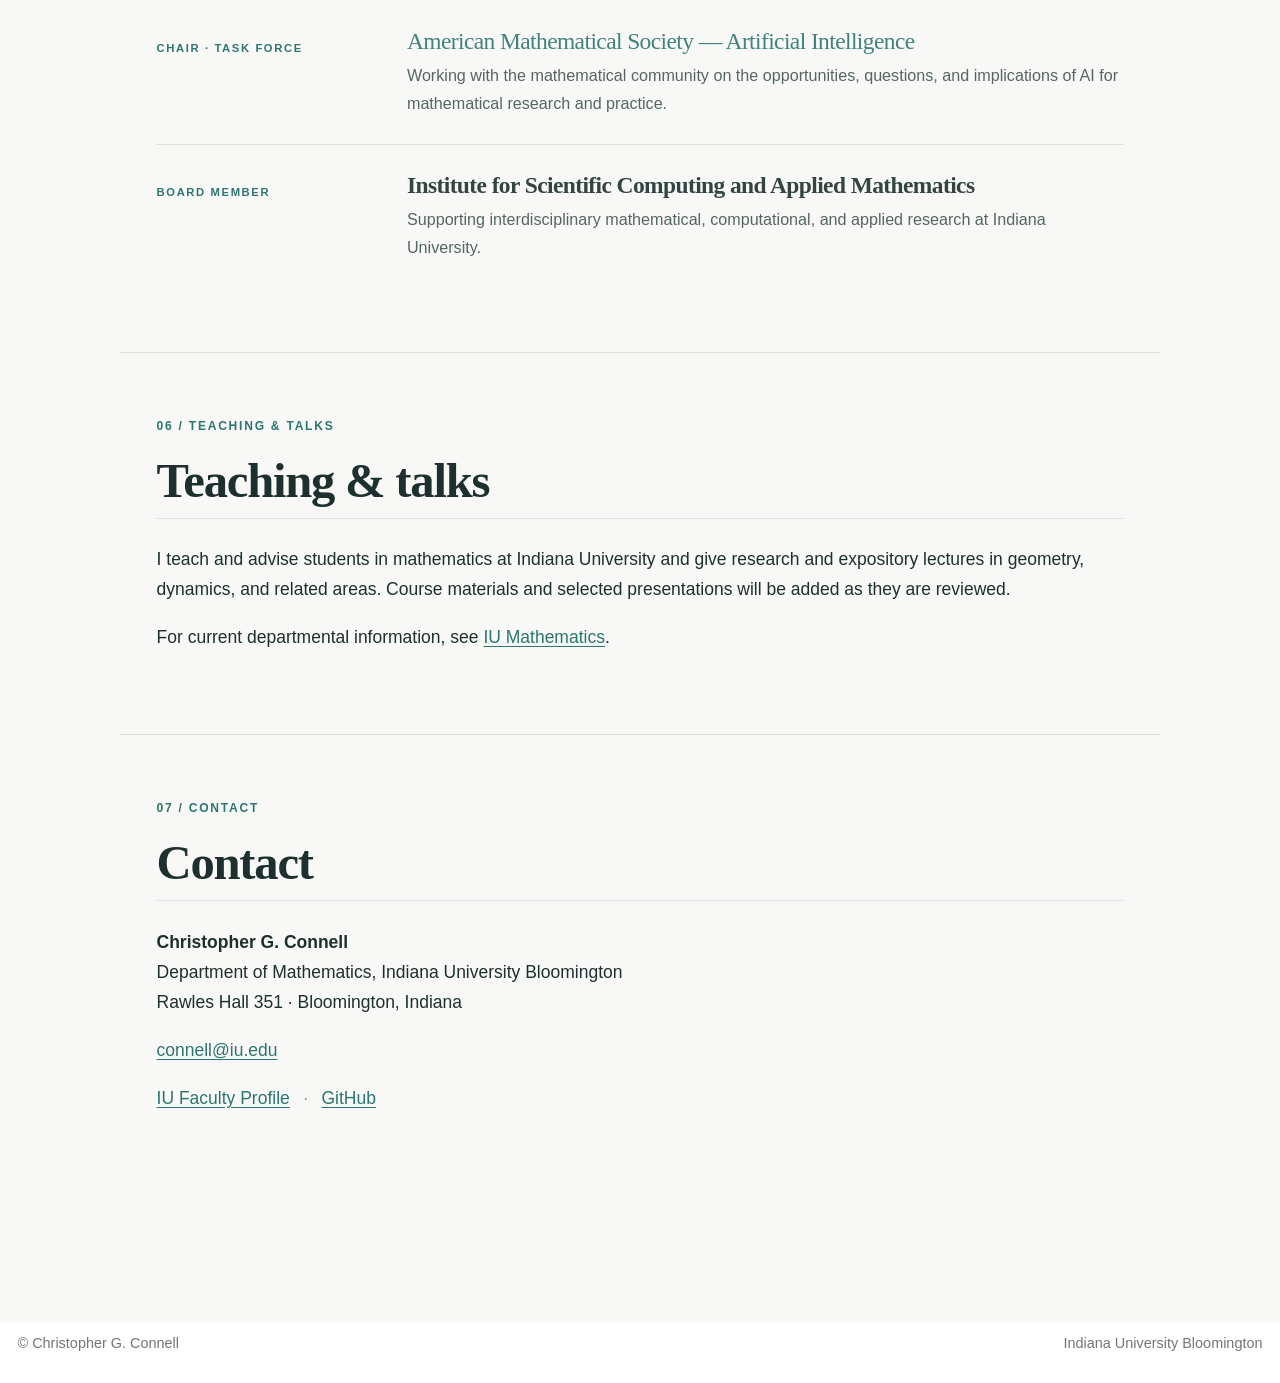
==== commit 63db8c46: "Publish approved static academic website" ====
--- a/site/index.html
+++ b/site/index.html
@@ -6,8 +6,9 @@
 
 <meta name="viewport" content="width=device-width, initial-scale=1.0, user-scalable=yes">
 
-
-<title>Home – Christopher G. Connell</title>
+<meta name="description" content="Christopher G. Connell — mathematics, geometry, dynamics, artificial intelligence, publications, and affiliations.">
+
+<title>Christopher G. Connell</title>
 <style>
 /* Default styles provided by pandoc.
 ** See https://pandoc.org/MANUAL.html#variables-for-html for config info.
@@ -30,7 +31,6 @@
 
 
 <script src="site_libs/quarto-nav/quarto-nav.js"></script>
-<script src="site_libs/quarto-nav/headroom.min.js"></script>
 <script src="site_libs/clipboard/clipboard.min.js"></script>
 <script src="site_libs/quarto-search/autocomplete.umd.js"></script>
 <script src="site_libs/quarto-search/fuse.min.js"></script>
@@ -42,12 +42,11 @@
 <script src="site_libs/quarto-html/scrollable-regions/scrollable-regions.js" type="module"></script>
 <script src="site_libs/quarto-html/popper.min.js"></script>
 <script src="site_libs/quarto-html/tippy.umd.min.js"></script>
-<script src="site_libs/quarto-html/anchor.min.js"></script>
 <link href="site_libs/quarto-html/tippy.css" rel="stylesheet">
 <link href="site_libs/quarto-html/quarto-syntax-highlighting-63b5708e65d6cd79cd7618c58d0c21e7.css" rel="stylesheet" id="quarto-text-highlighting-styles">
 <script src="site_libs/bootstrap/bootstrap.min.js"></script>
 <link href="site_libs/bootstrap/bootstrap-icons.css" rel="stylesheet">
-<link href="site_libs/bootstrap/bootstrap-a23b318c319006254efd9972a56bfa90.min.css" rel="stylesheet" append-hash="true" id="quarto-bootstrap" data-mode="light">
+<link href="site_libs/bootstrap/bootstrap-187c3ec7aaef7da1c037320ade6b8c5c.min.css" rel="stylesheet" append-hash="true" id="quarto-bootstrap" data-mode="light">
 <script id="quarto-search-options" type="application/json">{
   "location": "navbar",
   "copy-button": false,
@@ -98,40 +97,32 @@
           <div class="collapse navbar-collapse" id="navbarCollapse">
             <ul class="navbar-nav navbar-nav-scroll me-auto">
   <li class="nav-item">
-    <a class="nav-link active" href="./index.html" aria-current="page"> 
-<span class="menu-text">Home</span></a>
+    <a class="nav-link" href="./index.html#about"> 
+<span class="menu-text">About</span></a>
   </li>  
   <li class="nav-item">
-    <a class="nav-link" href="./research.html"> 
+    <a class="nav-link" href="./index.html#research"> 
 <span class="menu-text">Research</span></a>
   </li>  
   <li class="nav-item">
-    <a class="nav-link" href="./publications.html"> 
+    <a class="nav-link" href="./index.html#applications"> 
+<span class="menu-text">Applications</span></a>
+  </li>  
+  <li class="nav-item">
+    <a class="nav-link" href="./index.html#publications"> 
 <span class="menu-text">Publications</span></a>
   </li>  
   <li class="nav-item">
-    <a class="nav-link" href="./talks.html"> 
-<span class="menu-text">Talks</span></a>
+    <a class="nav-link" href="./index.html#affiliations"> 
+<span class="menu-text">Affiliations</span></a>
   </li>  
   <li class="nav-item">
-    <a class="nav-link" href="./teaching.html"> 
+    <a class="nav-link" href="./index.html#teaching"> 
 <span class="menu-text">Teaching</span></a>
   </li>  
   <li class="nav-item">
-    <a class="nav-link" href="./cv.html"> 
-<span class="menu-text">CV</span></a>
-  </li>  
-</ul>
-            <ul class="navbar-nav navbar-nav-scroll ms-auto">
-  <li class="nav-item compact">
-    <a class="nav-link" href="mailto:connell@iu.edu"> <i class="bi bi-envelope" role="img" aria-label="Email">
-</i> 
-<span class="menu-text"></span></a>
-  </li>  
-  <li class="nav-item compact">
-    <a class="nav-link" href="https://github.com/chris-connell"> <i class="bi bi-github" role="img" aria-label="GitHub">
-</i> 
-<span class="menu-text"></span></a>
+    <a class="nav-link" href="./index.html#contact"> 
+<span class="menu-text">Contact</span></a>
   </li>  
 </ul>
           </div> <!-- /navcollapse -->
@@ -147,81 +138,266 @@
 <!-- margin-sidebar -->
     
 <!-- main -->
-<main class="content column-page" id="quarto-document-content" tabindex="-1">
-
-<header id="title-block-header" class="quarto-title-block default">
-<div class="quarto-title">
-<h1 class="title">Home</h1>
-</div>
-
-
-
-<div class="quarto-title-meta column-page">
-
-    
-  
-    
-  </div>
-  
+<main class="content column-page" id="quarto-document-content" tabindex="-1"><header id="title-block-header" class="quarto-title-block"><h1 class="title display-7">Christopher G. Connell</h1></header>
+
+<header id="title-block-header">
 
 
 </header>
 
 
-<div class="hero">
-<div class="hero-inner">
-<p><span class="eyebrow">PROFESSOR OF MATHEMATICS · INDIANA UNIVERSITY BLOOMINGTON</span></p>
+<div class="intro-grid">
+<div class="intro-copy">
+<p><span class="intro-kicker">INDIANA UNIVERSITY BLOOMINGTON <span aria-hidden="true">/</span> MATHEMATICS</span></p>
 <section id="christopher-g.-connell" class="level1">
 <h1>Christopher G. Connell</h1>
-<div class="hero-rule">
-
-</div>
-<p>Research in <strong>differential geometry</strong>, geometric topology, rigidity theory, and the geometric aspects of dynamical systems and random walks.</p>
-<p><a href="./research.html" class="btn btn-primary hero-button">Explore my research</a> <a href="./publications.html" class="btn btn-outline-primary hero-button">View publications</a></p>
-</section>
-</div>
-</div>
-<div class="home-content">
-<section id="research-at-a-glance" class="level2">
-<h2 class="anchored" data-anchor-id="research-at-a-glance">Research at a glance</h2>
-<div class="feature-grid">
-<div class="feature-card">
-<p><span class="feature-index">01 / GEOMETRY</span></p>
-<section id="rigidity-and-curvature" class="level3">
-<h3 class="anchored" data-anchor-id="rigidity-and-curvature">Rigidity and curvature</h3>
-<p>Geometric rigidity, nonpositive curvature, locally symmetric spaces, and geodesic flows.</p>
-<p><a href="./research.html">Research directions</a></p>
-</section>
-</div>
-<div class="feature-card">
-<p><span class="feature-index">02 / TOPOLOGY</span></p>
-<section id="geometry-and-topology" class="level3">
-<h3 class="anchored" data-anchor-id="geometry-and-topology">Geometry and topology</h3>
-<p>Simplicial volume, homological invariants, and interactions between geometry and topology.</p>
-<p><a href="./publications.html">Selected papers</a></p>
-</section>
-</div>
-<div class="feature-card">
-<p><span class="feature-index">03 / DYNAMICS</span></p>
-<section id="dynamics-and-random-walks" class="level3">
-<h3 class="anchored" data-anchor-id="dynamics-and-random-walks">Dynamics and random walks</h3>
-<p>Geometric aspects of ergodic theory, random walks, and related dynamical phenomena.</p>
-<p><a href="./research.html">Research interests</a></p>
-</section>
-</div>
-</div>
-</section>
-<section id="publications" class="level2 home-divider">
-<h2 class="anchored" data-anchor-id="publications">Publications</h2>
-<p>The <a href="./publications.html">publications page</a> contains selected articles and preprints with links to journal publications and arXiv preprints. The bibliography is designed to refresh from public scholarly metadata automatically; the full historical list is being assembled.</p>
-<p><a href="./publications.html" class="btn btn-outline-primary">Browse publications</a></p>
-</section>
-<section id="contact" class="level2 home-divider">
-<h2 class="anchored" data-anchor-id="contact">Contact</h2>
-<p><strong>Department of Mathematics</strong><br>
-Indiana University Bloomington<br>
-<a href="mailto:connell@iu.edu">connell@iu.edu</a></p>
-<p><a href="https://math.indiana.edu/about/faculty/connell-chris.html">Official Indiana University faculty profile</a></p>
+<p class="intro-role">
+Professor of Mathematics
+</p>
+<p>My work ranges from <strong>geometry, rigidity, and dynamical systems</strong> to the mathematical foundations and applications of artificial intelligence.</p>
+<p class="intro-links">
+<a href="#research">Explore research <span aria-hidden="true">↘</span></a> <a href="#publications">Publications <span aria-hidden="true">↘</span></a>
+</p>
+</section>
+</div>
+<div class="intro-photo">
+<div class="quarto-figure quarto-figure-center">
+<figure class="figure">
+<p><img src="assets/connell-portrait.jpg" class="headshot img-fluid figure-img"></p>
+<figcaption>Official Indiana University portrait of Christopher G. Connell</figcaption>
+</figure>
+</div>
+<p><span class="photo-caption">Christopher G. Connell · Indiana University</span></p>
+</div>
+</div>
+<div class="content-section">
+<p><span class="section-kicker">01 / ABOUT</span></p>
+<section id="about" class="level2">
+<h2 data-anchor-id="about">About</h2>
+<p>I am a professor in the <a href="https://math.indiana.edu/">Department of Mathematics</a> at <a href="https://www.indiana.edu/">Indiana University Bloomington</a>. My research centers on differential geometry and its interactions with topology, rigidity, and dynamics. I am especially interested in how curvature, global structure, and dynamical behavior constrain one another.</p>
+<p>I also work at the interface of mathematics, computation, and artificial intelligence. I serve as chair of the <a href="https://www.ams.org/ai/ai">American Mathematical Society’s Task Force on Artificial Intelligence and the Mathematical Community</a>, and previously served as chair of IU’s Department of Mathematics. My doctorate is from the University of Michigan (1999).</p>
+<div class="personal-note">
+<p><span class="personal-label">PERSONAL</span></p>
+<p>I am married and the father of seven children, six living. I worship at <a href="https://trinityreformed.org/">Trinity Reformed Church</a> in Bloomington, Indiana.</p>
+</div>
+</section>
+</div>
+<div class="content-section">
+<p><span class="section-kicker">02 / RESEARCH</span></p>
+<section id="research" class="level2">
+<h2 data-anchor-id="research">Research</h2>
+<p>My work is motivated by structural questions in geometry, dynamics, and topology, often connecting global theorems with geometric and analytic methods.</p>
+<div class="topic-grid">
+<section id="geometry-rigidity" class="level3 topic-entry">
+<h3 data-anchor-id="geometry-rigidity">Geometry &amp; rigidity</h3>
+<p>Curvature, locally symmetric spaces, geodesic flows, and rigidity phenomena, including higher-rank and rank-one settings.</p>
+</section>
+<section id="geometry-topology" class="level3 topic-entry">
+<h3 data-anchor-id="geometry-topology">Geometry &amp; topology</h3>
+<p>Simplicial volume, geometric invariants, and the relationships between geometric structures and topology.</p>
+</section>
+<section id="dynamics-ergodic-theory" class="level3 topic-entry">
+<h3 data-anchor-id="dynamics-ergodic-theory">Dynamics &amp; ergodic theory</h3>
+<p>Geometric dynamics, random walks, and the interplay among invariant structures, flows, and global geometry.</p>
+</section>
+<section id="mathematical-ai" class="level3 topic-entry">
+<h3 data-anchor-id="mathematical-ai">Mathematical AI</h3>
+<p>Questions at the interface of mathematics and AI, including the use of mathematical structure in computational reasoning and scientific discovery.</p>
+</section>
+</div>
+</section>
+</div>
+<div class="content-section">
+<p><span class="section-kicker">03 / APPLICATIONS</span></p>
+<section id="applications" class="level2">
+<h2 data-anchor-id="applications">Applied mathematics &amp; AI</h2>
+<p>My applied work has included <strong>dynamical network prediction, spectral analysis, integral transforms, and remote sensing</strong>. I am interested in moving between mathematical principles and applications in which quantitative modeling can make a concrete difference.</p>
+<p>These interests connect with my work in AI and analytics for complex real-world data, including risk and prediction problems.</p>
+</section>
+</div>
+<div class="content-section">
+<p><span class="section-kicker">04 / PUBLICATIONS</span></p>
+<section id="publications" class="level2">
+<h2 data-anchor-id="publications">Publications</h2>
+<p>Journal articles, preprints, and other scholarly work from my <strong>manually verified bibliography</strong>, with links to available papers. The historical record is still being expanded. Unreviewed search results are not published here.</p>
+<div class="pub-list">
+<!-- Automatically generated verified publication listing. -->
+<section id="journal-articles" class="level3">
+<h3 data-anchor-id="journal-articles">Journal articles</h3>
+<div class="publication-item">
+<div class="pub-title">
+Nonpositively curved 4-manifolds with zero Euler characteristic
+</div>
+<div class="pub-authors">
+Chris Connell, Yuping Ruan, Shi Wang
+</div>
+<div class="pub-details">
+Advances in Mathematics · 2026
+</div>
+<p><a href="https://arxiv.org/abs/2309.15766">arXiv</a> · <a href="https://arxiv.org/pdf/2309.15766">PDF</a></p>
+</div>
+<div class="publication-item">
+<div class="pub-title">
+Rigidity of compact rank one symmetric spaces
+</div>
+<div class="pub-authors">
+Chris Connell, Mitul Islam, Thang Nguyen, Ralf Spatzier
+</div>
+<div class="pub-details">
+Mathematische Annalen · 2026
+</div>
+<p><a href="https://arxiv.org/abs/2406.00558">arXiv</a> · <a href="https://arxiv.org/pdf/2406.00558">PDF</a></p>
+</div>
+<div class="publication-item">
+<div class="pub-title">
+Some recent applications of the barycenter method in geometry
+</div>
+<div class="pub-authors">
+Christopher Connell, Benson Farb
+</div>
+<div class="pub-details">
+Proceedings of Symposia in Pure Mathematics · 2003
+</div>
+<p><a href="https://doi.org/10.1090/pspum/071/2024628">DOI</a> · <a href="https://arxiv.org/abs/math/0204093">arXiv</a> · <a href="https://arxiv.org/pdf/math/0204093">PDF</a></p>
+</div>
+<div class="publication-item">
+<div class="pub-title">
+The Degree Theorem in higher rank
+</div>
+<div class="pub-authors">
+Christopher Connell, Benson Farb
+</div>
+<div class="pub-details">
+Journal of Differential Geometry · 2003
+</div>
+<p><a href="https://doi.org/10.4310/jdg/1090503052">DOI</a> · <a href="https://arxiv.org/abs/math/0101044">arXiv</a> · <a href="https://arxiv.org/pdf/math/0101044">PDF</a></p>
+</div>
+</section>
+<section id="preprints-and-other-works" class="level3">
+<h3 data-anchor-id="preprints-and-other-works">Preprints and other works</h3>
+<div class="publication-item">
+<div class="pub-title">
+Homological dimension of discrete subgroups in higher rank simple Lie groups
+</div>
+<div class="pub-authors">
+Chris Connell, D. B. McReynolds, Shi Wang
+</div>
+<div class="pub-details">
+arXiv preprint · 2025
+</div>
+<p><a href="https://arxiv.org/abs/2504.18923">arXiv</a> · <a href="https://arxiv.org/pdf/2504.18923">PDF</a></p>
+</div>
+<div class="publication-item">
+<div class="pub-title">
+On the Jacobian of the Douady-Earle extension
+</div>
+<div class="pub-authors">
+Chris Connell, Yuping Ruan, Shi Wang
+</div>
+<div class="pub-details">
+arXiv preprint · 2025
+</div>
+<p><a href="https://arxiv.org/abs/2512.15032">arXiv</a> · <a href="https://arxiv.org/pdf/2512.15032">PDF</a></p>
+</div>
+<div class="publication-item">
+<div class="pub-title">
+Simplicial volume and isolated, closed totally geodesic submanifolds of codimension one
+</div>
+<div class="pub-authors">
+Chris Connell, Yuping Ruan, Shi Wang
+</div>
+<div class="pub-details">
+arXiv preprint · 2024
+</div>
+<p><a href="https://arxiv.org/abs/2410.19981">arXiv</a> · <a href="https://arxiv.org/pdf/2410.19981">PDF</a></p>
+</div>
+<div class="publication-item">
+<div class="pub-title">
+Volume entropy and rigidity for RCD-spaces
+</div>
+<div class="pub-authors">
+Chris Connell, Xianzhe Dai, Jesús Núñez-Zimbrón, Raquel Perales, Pablo Suárez-Serrato, Guofang Wei
+</div>
+<div class="pub-details">
+arXiv preprint · 2024
+</div>
+<p><a href="https://arxiv.org/abs/2411.04327">arXiv</a> · <a href="https://arxiv.org/pdf/2411.04327">PDF</a></p>
+</div>
+<div class="publication-item">
+<div class="pub-title">
+Boundary actions of lattices and C^0 local semi-rigidity
+</div>
+<div class="pub-authors">
+Chris Connell, Mitul Islam, Thang Nguyen, Ralf Spatzier
+</div>
+<div class="pub-details">
+arXiv preprint · 2023
+</div>
+<p><a href="https://arxiv.org/abs/2303.00543">arXiv</a> · <a href="https://arxiv.org/pdf/2303.00543">PDF</a></p>
+</div>
+<div class="publication-item">
+<div class="pub-title">
+The natural flow and the critical exponent
+</div>
+<div class="pub-authors">
+Chris Connell, D. B. McReynolds, Shi Wang
+</div>
+<div class="pub-details">
+arXiv preprint · 2023
+</div>
+<p><a href="https://arxiv.org/abs/2302.12665">arXiv</a> · <a href="https://arxiv.org/pdf/2302.12665">PDF</a></p>
+</div>
+</section>
+</div>
+</section>
+</div>
+<div class="content-section">
+<p><span class="section-kicker">05 / AFFILIATIONS &amp; VENTURES</span></p>
+<section id="affiliations" class="level2">
+<h2 data-anchor-id="affiliations">Projects &amp; affiliations</h2>
+<p>My academic and applied work extends across several complementary roles and organizations.</p>
+<div class="affiliation-list">
+<div class="affiliation-entry">
+<p><span class="affiliation-role">CHIEF AI &amp; ANALYTICS OFFICER</span></p>
+<section id="mobotory" class="level3">
+<h3 data-anchor-id="mobotory"><a href="https://mobotory.com/">Mobotory</a></h3>
+<p>Applied AI, analytics, and predictive modeling for commercial insurance and claims.</p>
+</section>
+</div>
+<div class="affiliation-entry">
+<p><span class="affiliation-role">CHAIR · TASK FORCE</span></p>
+<section id="american-mathematical-society-artificial-intelligence" class="level3">
+<h3 data-anchor-id="american-mathematical-society-artificial-intelligence"><a href="https://www.ams.org/ai/ai">American Mathematical Society — Artificial Intelligence</a></h3>
+<p>Working with the mathematical community on the opportunities, questions, and implications of AI for mathematical research and practice.</p>
+</section>
+</div>
+<div class="affiliation-entry">
+<p><span class="affiliation-role">BOARD MEMBER</span></p>
+<section id="institute-for-scientific-computing-and-applied-mathematics" class="level3">
+<h3 data-anchor-id="institute-for-scientific-computing-and-applied-mathematics">Institute for Scientific Computing and Applied Mathematics</h3>
+<p>Supporting interdisciplinary mathematical, computational, and applied research at Indiana University.</p>
+</section>
+</div>
+</div>
+</section>
+</div>
+<div class="content-section">
+<p><span class="section-kicker">06 / TEACHING &amp; TALKS</span></p>
+<section id="teaching" class="level2">
+<h2 data-anchor-id="teaching">Teaching &amp; talks</h2>
+<p>I teach and advise students in mathematics at Indiana University and give research and expository lectures in geometry, dynamics, and related areas. Course materials and selected presentations will be added as they are reviewed.</p>
+<p>For current departmental information, see <a href="https://math.indiana.edu/">IU Mathematics</a>.</p>
+</section>
+</div>
+<div class="content-section contact-section">
+<p><span class="section-kicker">07 / CONTACT</span></p>
+<section id="contact" class="level2">
+<h2 data-anchor-id="contact">Contact</h2>
+<p><strong>Christopher G. Connell</strong><br>
+Department of Mathematics, Indiana University Bloomington<br>
+Rawles Hall 351 · Bloomington, Indiana</p>
+<p><a href="mailto:connell@iu.edu">connell@iu.edu</a></p>
+<p><a href="https://math.indiana.edu/about/faculty/connell-chris.html">IU Faculty Profile</a> <span class="separator-dot" aria-hidden="true">·</span> <a href="https://github.com/chris-connell">GitHub</a></p>
 </section>
 </div>
 
@@ -230,13 +406,6 @@
 </main> <!-- /main -->
 <script id="quarto-html-after-body" type="application/javascript">
   window.document.addEventListener("DOMContentLoaded", function (event) {
-    const icon = "";
-    const anchorJS = new window.AnchorJS();
-    anchorJS.options = {
-      placement: 'right',
-      icon: icon
-    };
-    anchorJS.add('.anchored');
     const isCodeAnnotation = (el) => {
       for (const clz of el.classList) {
         if (clz.startsWith('code-annotation-')) {                     
@@ -738,7 +907,7 @@
       &nbsp;
     </div>
     <div class="nav-footer-right">
-<p>Indiana University Bloomington · Built with Quarto</p>
+<p>Indiana University Bloomington</p>
 </div>
   </div>
 </footer>
--- a/site/styles.css
+++ b/site/styles.css
@@ -1,201 +1,237 @@
+/* Single-page academic profile. Editorial, understated design inspired by
+   the compact section navigation and visual restraint of djwild.info. */
 :root {
-  --ink: #172e3f;
-  --ink-soft: #41596a;
-  --paper: #f9fbfc;
-  --line: #dde6ea;
-  --accent: #076f75;
-  --accent-soft: #e9f5f3;
-}
+  --site-paper: #f8f9f7;
+  --site-white: #ffffff;
+  --site-ink: #1d302f;
+  --site-muted: #556660;
+  --site-accent: #2d756f;
+  --site-accent-dark: #1a5955;
+  --site-line: #dbe3df;
+  --site-tint: #eef3f0;
+  --site-width: 1040px;
+}
+html { scroll-behavior: smooth; }
 body {
-  background: var(--paper);
-  color: var(--ink);
-  font-family: "Source Sans Pro", "Segoe UI", Arial, sans-serif;
-}
+  background: var(--site-paper);
+  color: var(--site-ink);
+  font-family: "Inter", "Avenir Next", "Segoe UI", "Helvetica Neue", sans-serif;
+  font-size: 1.03rem;
+  line-height: 1.72;
+  -webkit-font-smoothing: antialiased;
+}
+a { color: var(--site-accent); text-underline-offset: 3px; }
+a:hover { color: var(--site-accent-dark); }
 h1, h2, h3 {
-  color: var(--ink);
-  letter-spacing: -0.025em;
-}
-h1 {
-  font-family: Georgia, "Times New Roman", serif;
-}
-a {
-  color: #00696c;
-}
-a:hover {
-  color: #0a424f;
-}
+  color: var(--site-ink);
+  font-family: "Iowan Old Style", "Baskerville", "Palatino Linotype", Georgia, serif;
+  font-weight: 600;
+  letter-spacing: -.025em;
+}
+p { margin-bottom: 1.05rem; }
+a:focus-visible, button:focus-visible {
+  outline: 3px solid #81aba2;
+  outline-offset: 3px;
+}
+#quarto-content main { max-width: unset; padding-top: 0; }
+#quarto-content .page-columns { grid-column: screen-start / screen-end; }
+#quarto-content { overflow-x: clip; }
+body.page-layout-full #quarto-content main.content { padding: 0; margin: 0; }
 .navbar {
-  box-shadow: 0 2px 12px rgba(10,31,48,.08);
-}
+  background: rgba(248,249,247,.96) !important;
+  border-bottom: 1px solid var(--site-line);
+  box-shadow: none;
+  padding: .7rem 0;
+  backdrop-filter: blur(14px);
+}
+.navbar .navbar-container { max-width: 1180px; margin: auto; }
 .navbar-brand {
-  font-family: Georgia, serif;
+  font-family: "Iowan Old Style", "Baskerville", Georgia, serif;
+  font-size: 1.11rem;
+  font-weight: 650;
+  letter-spacing: -.02em;
+  color: var(--site-ink) !important;
+}
+.navbar-nav .nav-link {
+  color: #4a605a !important;
+  font-size: .83rem;
+  font-weight: 600;
+  letter-spacing: .005em;
+  padding: .55rem .64rem !important;
+}
+.navbar-nav .nav-link:hover, .navbar-nav .nav-link.active {
+  color: var(--site-accent-dark) !important;
+}
+.navbar .navbar-toggler { border-color: var(--site-line); }
+.intro-grid {
+  max-width: 1120px;
+  padding: clamp(3.2rem, 6vw, 5.8rem) 2.15rem clamp(3.6rem, 5.7vw, 5.5rem);
+  margin: auto;
+  display: grid;
+  grid-template-columns: minmax(0,1fr) 265px;
+  align-items: center;
+  gap: clamp(2rem, 5vw, 5rem);
+}
+.intro-copy { min-width: 0; }
+.intro-kicker, .section-kicker, .personal-label, .affiliation-role {
+  display: block;
+  font-family: "Inter", "Segoe UI", sans-serif;
+  font-size: .71rem;
+  line-height: 1.5;
+  font-weight: 700;
+  letter-spacing: .145em;
+  color: var(--site-accent);
+}
+.intro-kicker span { margin: 0 .55rem; opacity: .55; }
+.intro-copy h1 {
+  font-size: clamp(2.85rem, 5.2vw, 5.1rem);
+  line-height: 1.07;
+  margin: .7rem 0 .8rem;
+  font-weight: 600;
+  letter-spacing: -.045em;
+}
+.intro-role {
+  color: var(--site-muted);
+  font-size: 1.22rem;
+  font-weight: 500;
+  margin: 0 0 1.75rem;
+}
+.intro-copy > p:not(.intro-role):not(.intro-links) {
+  color: #3a504a;
+  font-size: clamp(1.08rem, 1.9vw, 1.28rem);
+  line-height: 1.65;
+  max-width: 630px;
+}
+.intro-copy > p:not(.intro-role):not(.intro-links) strong {
+  font-weight: 600;
+}
+.intro-links { margin-top: 1.65rem; display: flex; flex-wrap: wrap; gap: 1.3rem; }
+.intro-links a { text-decoration: none; font-size: .9rem; font-weight: 650; }
+.intro-links a:hover { text-decoration: underline; }
+.intro-photo { align-self: center; }
+.intro-photo p { margin: 0; }
+.headshot {
+  width: 100%;
+  max-width: 265px;
+  height: auto;
+  aspect-ratio: 1;
+  object-fit: cover;
+  border-radius: 3px;
+  border: 7px solid var(--site-white);
+  box-shadow: 0 14px 43px rgba(20,41,35,.10);
+}
+.photo-caption {
+  display: block;
+  color: #6a7c75;
+  font-size: .71rem;
+  margin-top: .65rem;
+  text-align: right;
+}
+.content-section {
+  max-width: var(--site-width);
+  margin: 0 auto;
+  padding: clamp(3.25rem, 5vw, 5rem) 2.15rem;
+  border-top: 1px solid var(--site-line);
+}
+.content-section h2 {
+  font-size: clamp(2.1rem, 3.8vw, 3.15rem);
+  line-height: 1.16;
+  margin: .7rem 0 1.5rem;
+  scroll-margin-top: 100px;
+}
+.content-section > p {
+  max-width: 800px;
+  color: #334a43;
+}
+.personal-note {
+  border-left: 2px solid #91b7ac;
+  margin: 2.25rem 0 0;
+  padding: .15rem 0 .1rem 1.15rem;
+  max-width: 780px;
+}
+.personal-note p { color: #51635d; font-size: .95rem; margin: .7rem 0 .2rem; }
+.personal-label { font-size: .67rem; }
+.topic-grid {
+  display: grid;
+  grid-template-columns: repeat(2, minmax(0, 1fr));
+  column-gap: 4.2rem;
+  row-gap: 1.25rem;
+  margin-top: 2.2rem;
+}
+.topic-entry { border-top: 1px solid var(--site-line); padding-top: 1.1rem; }
+.topic-entry h3 {
+  font-size: 1.31rem;
+  margin: 0 0 .65rem;
+}
+.topic-entry p { color: var(--site-muted); font-size: .95rem; }
+.pub-list { margin-top: 2.2rem; }
+.pub-list h3 {
+  font-size: 1.58rem;
+  margin: 2.3rem 0 .55rem;
+  border-bottom: 1px solid var(--site-line);
+  padding-bottom: .65rem;
+}
+.pub-list h3:first-of-type { margin-top: .7rem; }
+.publication-item {
+  border-bottom: 1px solid #e0e7e2;
+  padding: 1.04rem 0 1.08rem;
+  max-width: 900px;
+}
+.publication-item p { margin: .25rem 0; font-size: .91rem; }
+.publication-item .pub-title {
+  font-family: "Iowan Old Style", "Baskerville", Georgia, serif;
   font-size: 1.18rem;
-  letter-spacing: -.015em;
-}
-.navbar-nav .nav-link {
-  font-size: .94rem;
-}
+  line-height: 1.4;
+  font-weight: 600;
+}
+.publication-item .pub-authors { color: #40544d; font-size: .93rem; margin-top: .26rem; }
+.publication-item .pub-details { color: #64736c; font-size: .86rem; margin-bottom: .35rem; }
+.affiliation-list { margin-top: 2.5rem; }
+.affiliation-entry {
+  display: grid;
+  grid-template-columns: minmax(145px, 230px) minmax(0,1fr);
+  gap: .25rem 1.2rem;
+  padding: 1.55rem 0;
+  border-top: 1px solid var(--site-line);
+}
+.affiliation-entry .affiliation-role {
+  grid-row: 1 / span 2;
+  padding-top: .35rem;
+  font-size: .66rem;
+}
+.affiliation-entry h3 { font-size: 1.38rem; margin: 0; }
+.affiliation-entry h3 a { text-decoration: none; }
+.affiliation-entry h3 a:hover { text-decoration: underline; }
+.affiliation-entry p { margin: .4rem 0 0; color: var(--site-muted); font-size: .95rem; }
+.contact-section { padding-bottom: 6.7rem; }
+.contact-section > p { line-height: 1.85; }
+.separator-dot { color: #8d9b95; margin: 0 .5rem; }
 .page-footer {
-  border-top: 1px solid var(--line);
-  margin-top: 3rem;
-  font-size: .83rem;
-  color: var(--ink-soft);
-}
-#quarto-content main {
-  max-width: 900px;
-}
-.hero {
-  min-height: 420px;
-  padding: 4.8rem max(2rem, calc((100vw - 1040px)/2)) 5.5rem;
-  background: radial-gradient(circle at 81% 41%, rgba(63,164,160,.25), transparent 30%),
-              radial-gradient(circle at 88% 88%, rgba(149,196,210,.15), transparent 25%),
-              linear-gradient(127deg, #102738 0%, #193b50 72%, #164b56 100%);
-  color: #eef8fb;
-  position: relative;
-  overflow: hidden;
-}
-.hero::after {
-  content: "";
-  position: absolute;
-  width: 440px;
-  height: 440px;
-  border: 1px solid rgba(186,228,222,.23);
-  border-radius: 48% 52% 57% 43%;
-  top: -40px;
-  right: -115px;
-  transform: rotate(-28deg);
-  box-shadow: 0 0 0 55px rgba(189,228,222,.045), 0 0 0 115px rgba(189,228,222,.045);
-  pointer-events: none;
-}
-.hero-inner {
-  position: relative;
-  z-index: 1;
-  max-width: 780px;
-}
-.hero h1 {
-  margin: .8rem 0 1rem;
-  font-size: clamp(2.75rem, 5vw, 4.6rem);
-  line-height: 1.1;
-  color: white;
-  font-weight: 500;
-}
-.hero p {
-  max-width: 670px;
-  font-size: 1.18rem;
-  line-height: 1.65;
-  color: #d9e9ef;
-}
-.eyebrow {
-  letter-spacing: .17em;
-  font-size: .75rem;
-  font-weight: 700;
-  color: #b5d6d9;
-}
-.hero-rule {
-  height: 3px;
-  width: 72px;
-  background: #6fc2b9;
-  margin: 1.7rem 0;
-}
-.hero-button {
-  margin: .75rem .65rem 0 0;
-  padding: .8rem 1.25rem;
-  border-radius: 4px;
-  font-weight: 600;
-}
-.hero .btn-primary {
-  background: #c5e9df;
-  border-color: #c5e9df;
-  color: #123b42;
-}
-.hero .btn-primary:hover {
-  background: #fff;
-  border-color: #fff;
-  color: #123b42;
-}
-.hero .btn-outline-primary {
-  border-color: #b8d7dd;
-  color: #f4fbfb;
-}
-.hero .btn-outline-primary:hover {
-  background: #f4fbfb;
-  color: #17404f;
-}
-.home-content {
-  margin: 3.5rem auto 0;
-  padding: 0 2rem;
-  max-width: 1080px;
-}
-.home-content h2 {
-  font-family: Georgia, serif;
-  font-size: 2rem;
-  margin-bottom: 1.5rem;
-}
-.feature-grid {
-  display: grid;
-  grid-template-columns: repeat(3, minmax(0, 1fr));
-  gap: 1rem;
-}
-.feature-card {
-  background: white;
-  border: 1px solid var(--line);
-  border-top: 3px solid #2e7d7e;
-  padding: 1.5rem;
-  min-height: 245px;
-  box-shadow: 0 10px 24px rgba(27,47,58,.035);
-}
-.feature-card h3 {
-  font-size: 1.2rem;
-  line-height: 1.3;
-  margin: 1.1rem 0 .8rem;
-}
-.feature-card p { color: var(--ink-soft); font-size: .97rem; }
-.feature-index {
-  color: var(--accent);
-  font-size: .76rem;
-  font-weight: 700;
-  letter-spacing: .09em;
-}
-.home-divider {
-  border-top: 1px solid var(--line);
-  margin-top: 3rem;
-  padding-top: 2.2rem;
-}
-.pub-list h2 {
-  margin-top: 2.3rem;
-  padding-bottom: .6rem;
-  border-bottom: 1px solid var(--line);
-  font-family: Georgia, serif;
-}
-.publication-item {
-  padding: 1.15rem 0 1.05rem;
-  border-bottom: 1px solid #e5ecef;
-}
-.publication-item p { margin: .35rem 0; }
-.publication-item .pub-title {
-  font-size: 1.04rem;
-  font-weight: 650;
-}
-.publication-item .pub-authors {
-  color: #466174;
-  font-size: .94rem;
-}
-.publication-item .pub-details {
-  color: #547181;
-  font-size: .9rem;
-}
-.note-text {
-  margin-top: 2rem;
-  padding: 1.1rem 1.2rem;
-  background: #eef6f6;
-  border-left: 3px solid #2a8786;
-  color: #355561;
-  font-size: .91rem;
-}
-@media (max-width: 760px) {
-  .hero { padding: 3.5rem 1.25rem; min-height: 370px; }
-  .hero::after { opacity: .3; }
-  .home-content { padding: 0 1.15rem; }
-  .feature-grid { grid-template-columns: 1fr; }
-  .feature-card { min-height: unset; }
-}
+  background: var(--site-tint);
+  border-top: 1px solid var(--site-line);
+  padding: 1.1rem 0;
+  font-size: .78rem;
+  color: var(--site-muted);
+}
+@media (max-width: 920px) {
+  .navbar-nav .nav-link { padding: .5rem .4rem !important; font-size: .78rem; }
+  .intro-grid { grid-template-columns: minmax(0,1fr) 225px; gap: 2.1rem; }
+}
+@media (max-width: 700px) {
+  .intro-grid {
+    grid-template-columns: 1fr;
+    padding: 2.7rem 1.35rem 3.1rem;
+    gap: 1.6rem;
+  }
+  .intro-photo { grid-row: 1; }
+  .headshot { width: 170px; height: 170px; }
+  .photo-caption { text-align: left; }
+  .intro-copy h1 { font-size: clamp(2.7rem, 10vw, 3.65rem); }
+  .intro-kicker { font-size: .64rem; }
+  .content-section { padding: 3.2rem 1.35rem; }
+  .topic-grid { grid-template-columns: 1fr; gap: .8rem; }
+  .affiliation-entry { display: block; }
+  .affiliation-entry .affiliation-role { margin-bottom: .6rem; }
+  .contact-section { padding-bottom: 4rem; }
+}
+@media (prefers-reduced-motion: reduce) { html { scroll-behavior: auto; } }
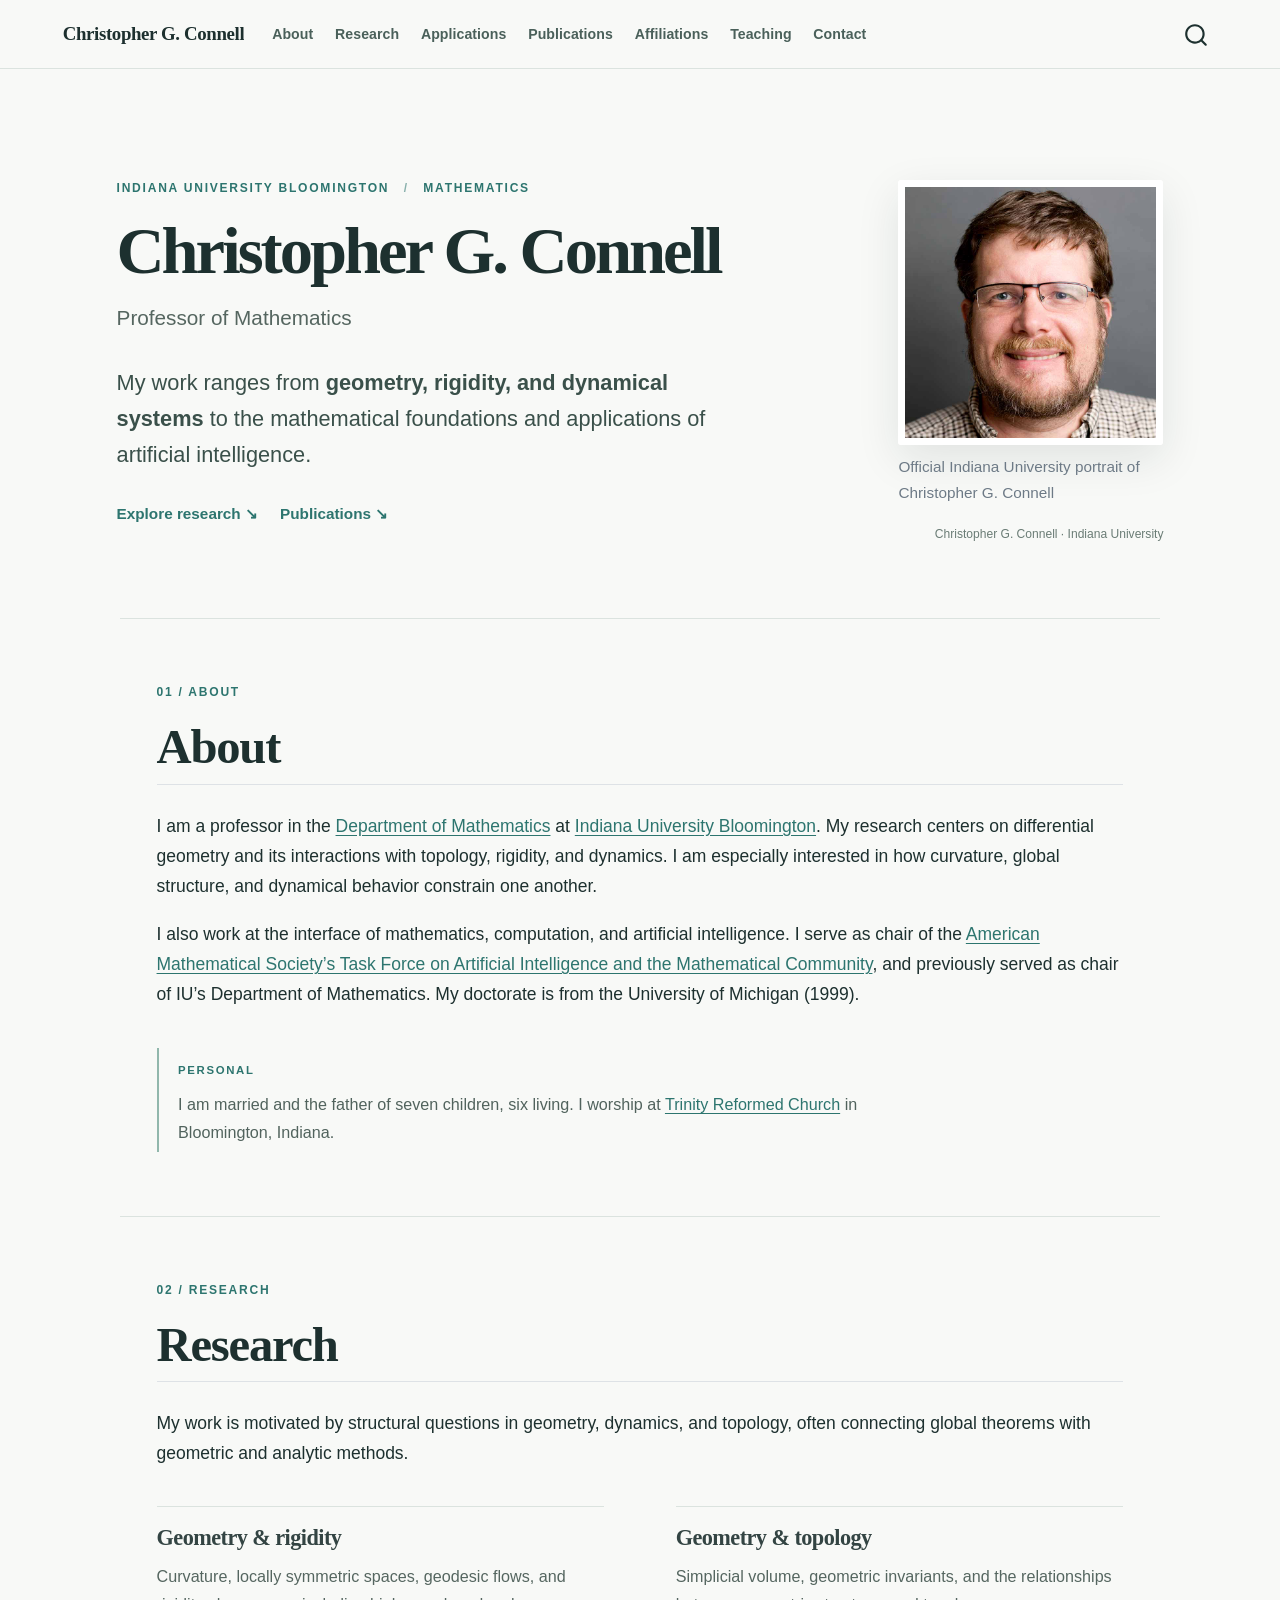
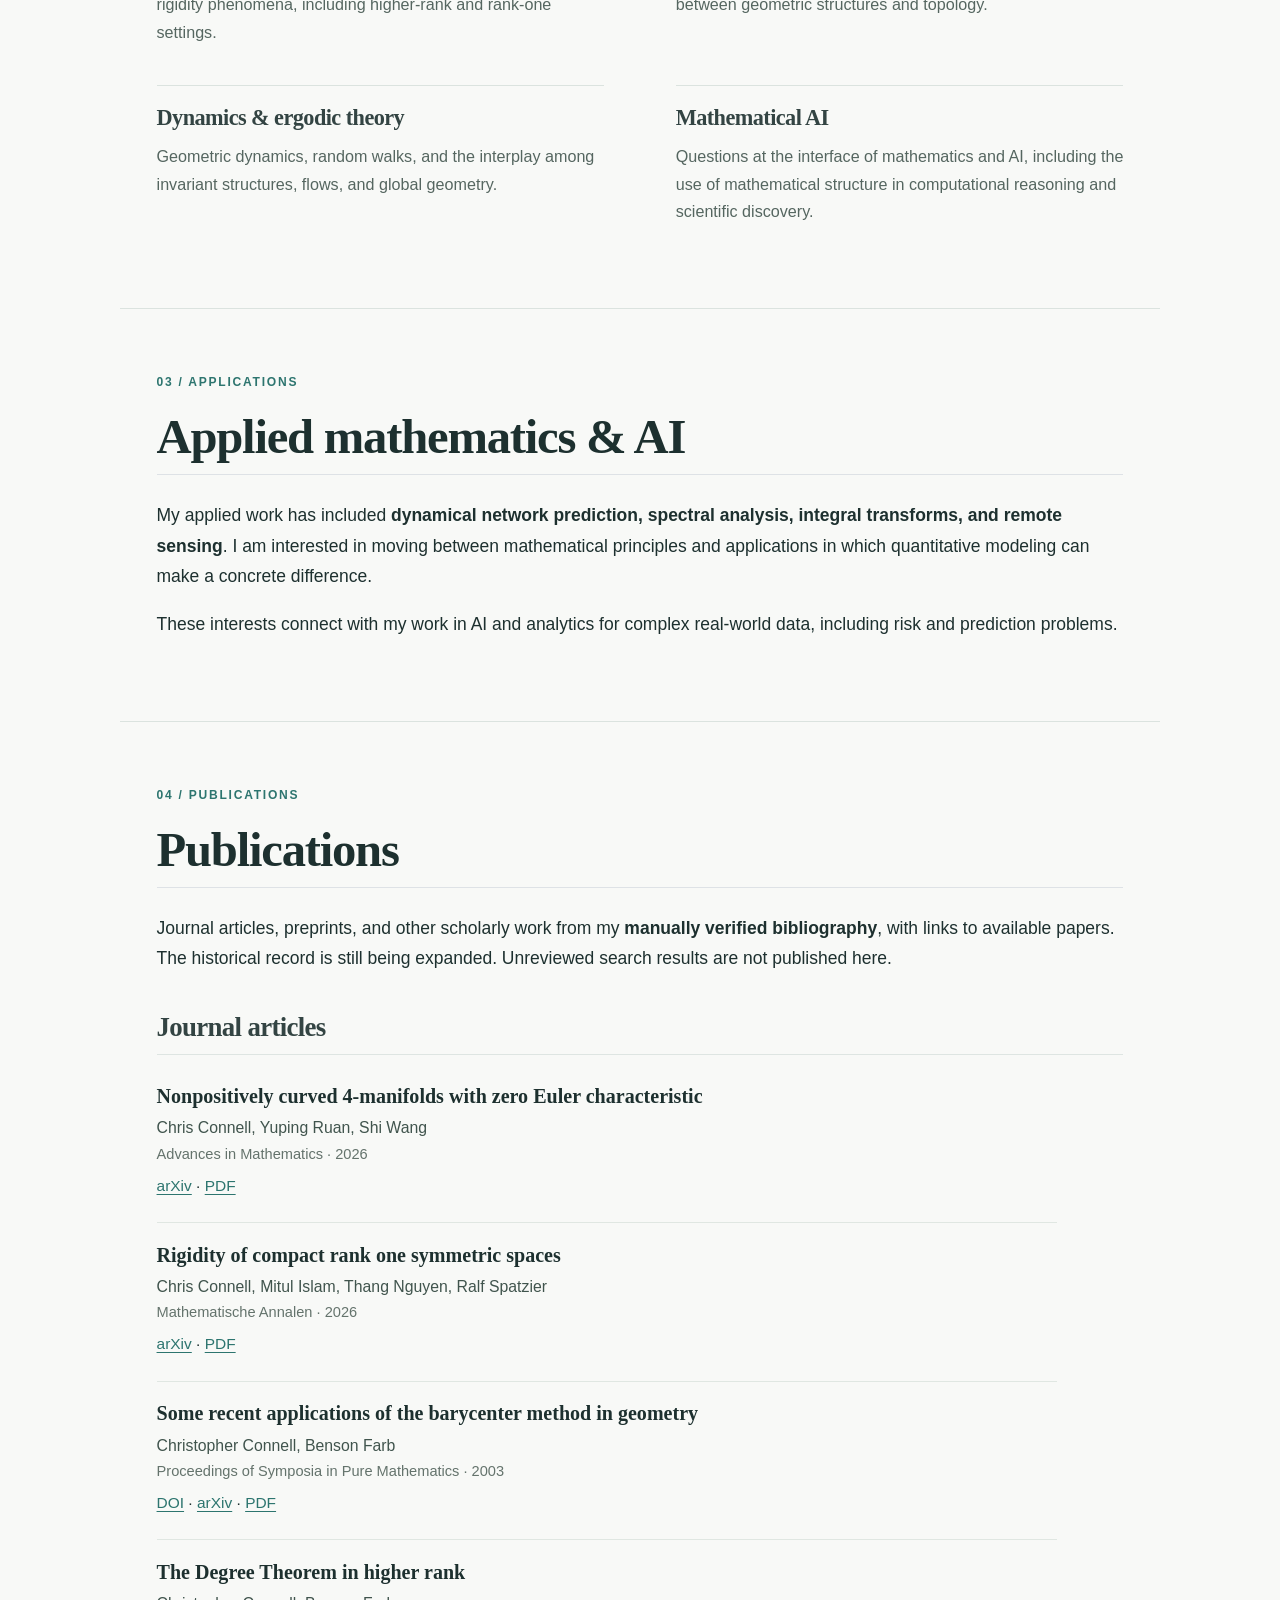
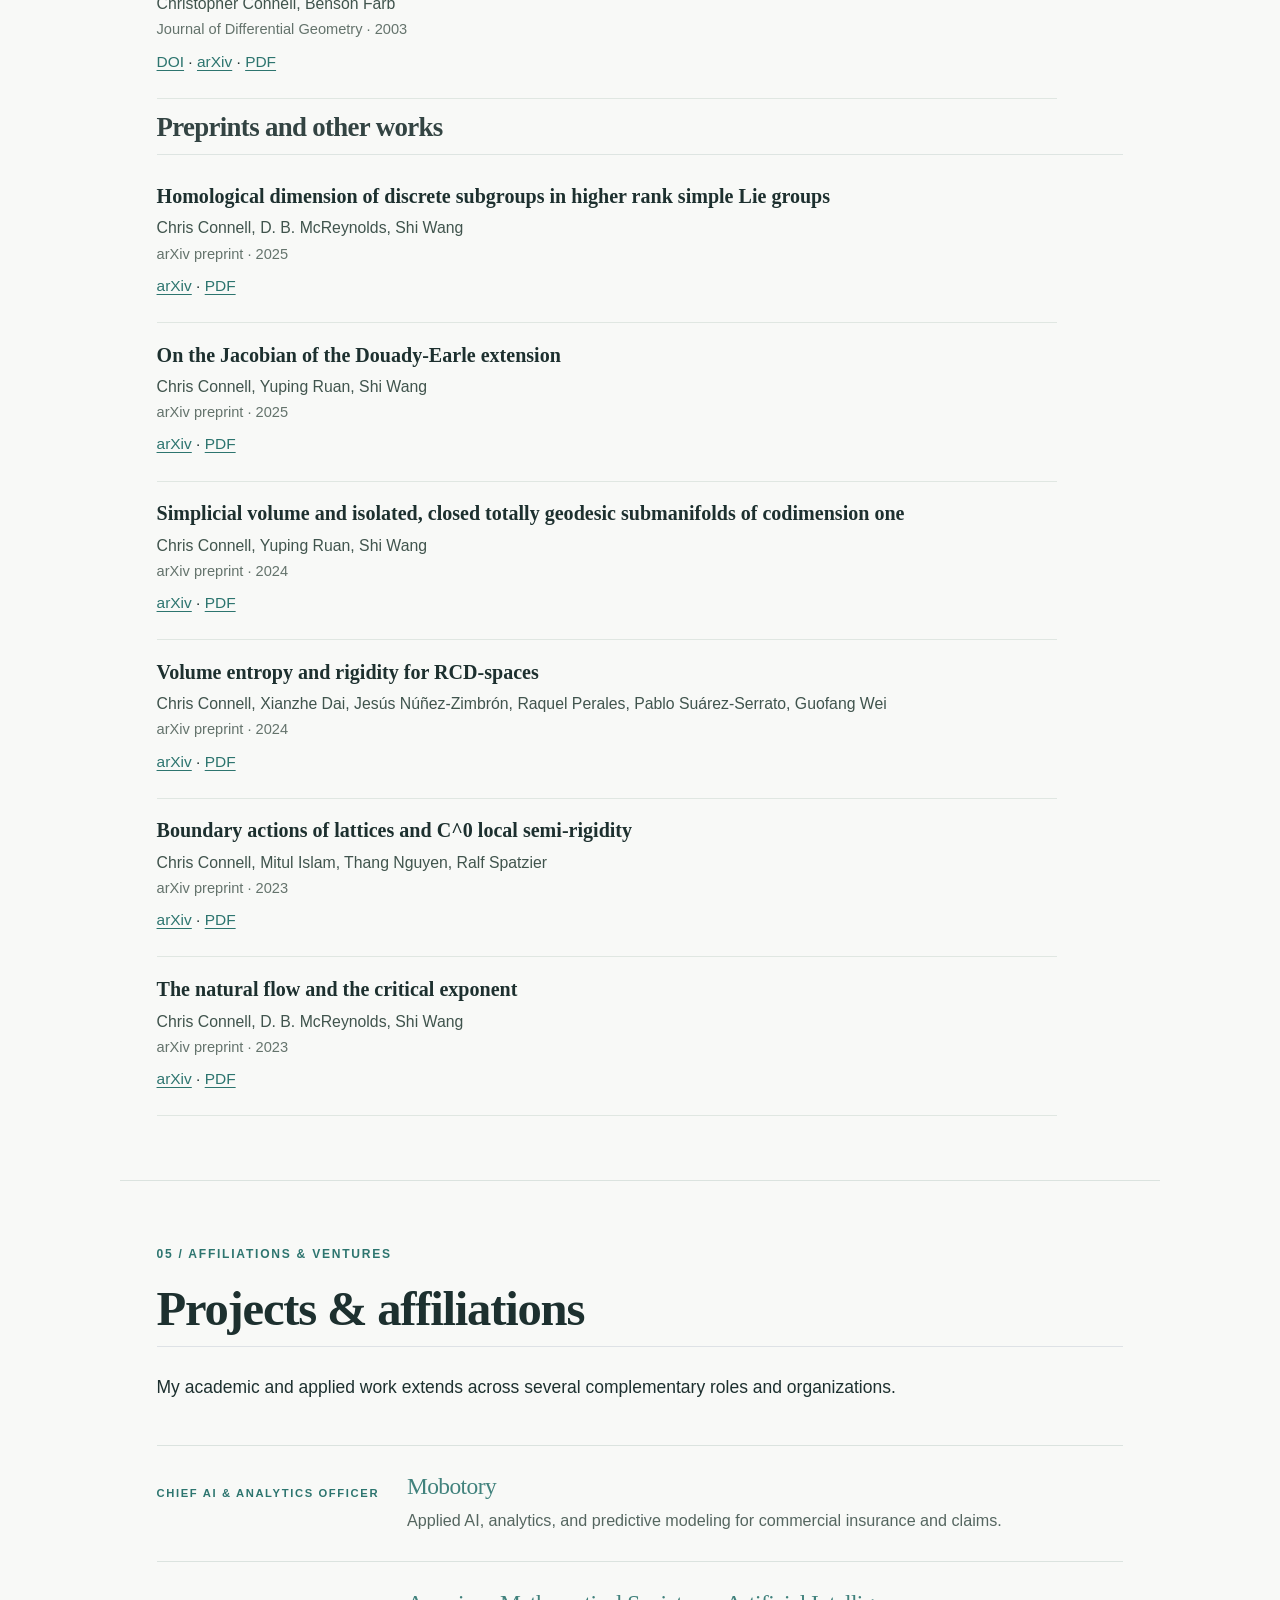
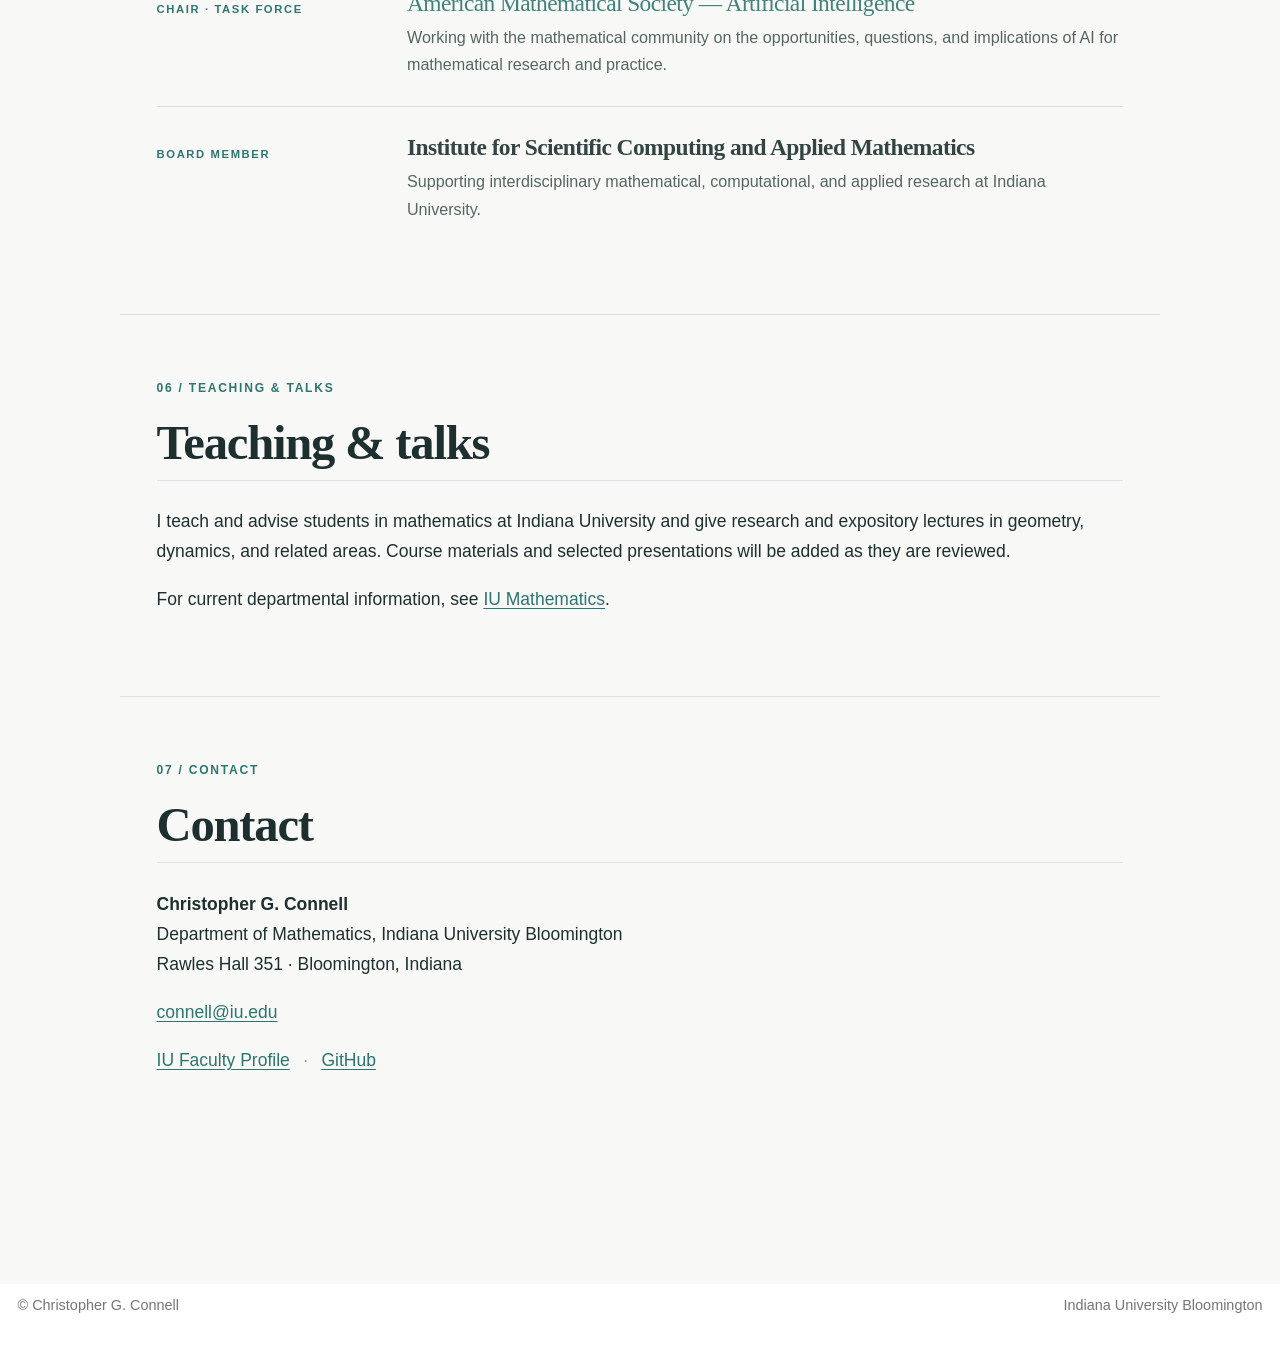
==== commit 29f6fda9: "Publish approved static academic website" ====
--- a/site/index.html
+++ b/site/index.html
@@ -138,19 +138,17 @@
 <!-- margin-sidebar -->
     
 <!-- main -->
-<main class="content column-page" id="quarto-document-content" tabindex="-1"><header id="title-block-header" class="quarto-title-block"><h1 class="title display-7">Christopher G. Connell</h1></header>
-
-<header id="title-block-header">
-
-
-</header>
+<main class="content column-page" id="quarto-document-content" tabindex="-1"><header id="title-block-header" class="quarto-title-block"></header>
+
+
 
 
 <div class="intro-grid">
 <div class="intro-copy">
 <p><span class="intro-kicker">INDIANA UNIVERSITY BLOOMINGTON <span aria-hidden="true">/</span> MATHEMATICS</span></p>
-<section id="christopher-g.-connell" class="level1">
-<h1>Christopher G. Connell</h1>
+<h1>
+Christopher G. Connell
+</h1>
 <p class="intro-role">
 Professor of Mathematics
 </p>
@@ -158,7 +156,6 @@
 <p class="intro-links">
 <a href="#research">Explore research <span aria-hidden="true">↘</span></a> <a href="#publications">Publications <span aria-hidden="true">↘</span></a>
 </p>
-</section>
 </div>
 <div class="intro-photo">
 <div class="quarto-figure quarto-figure-center">
